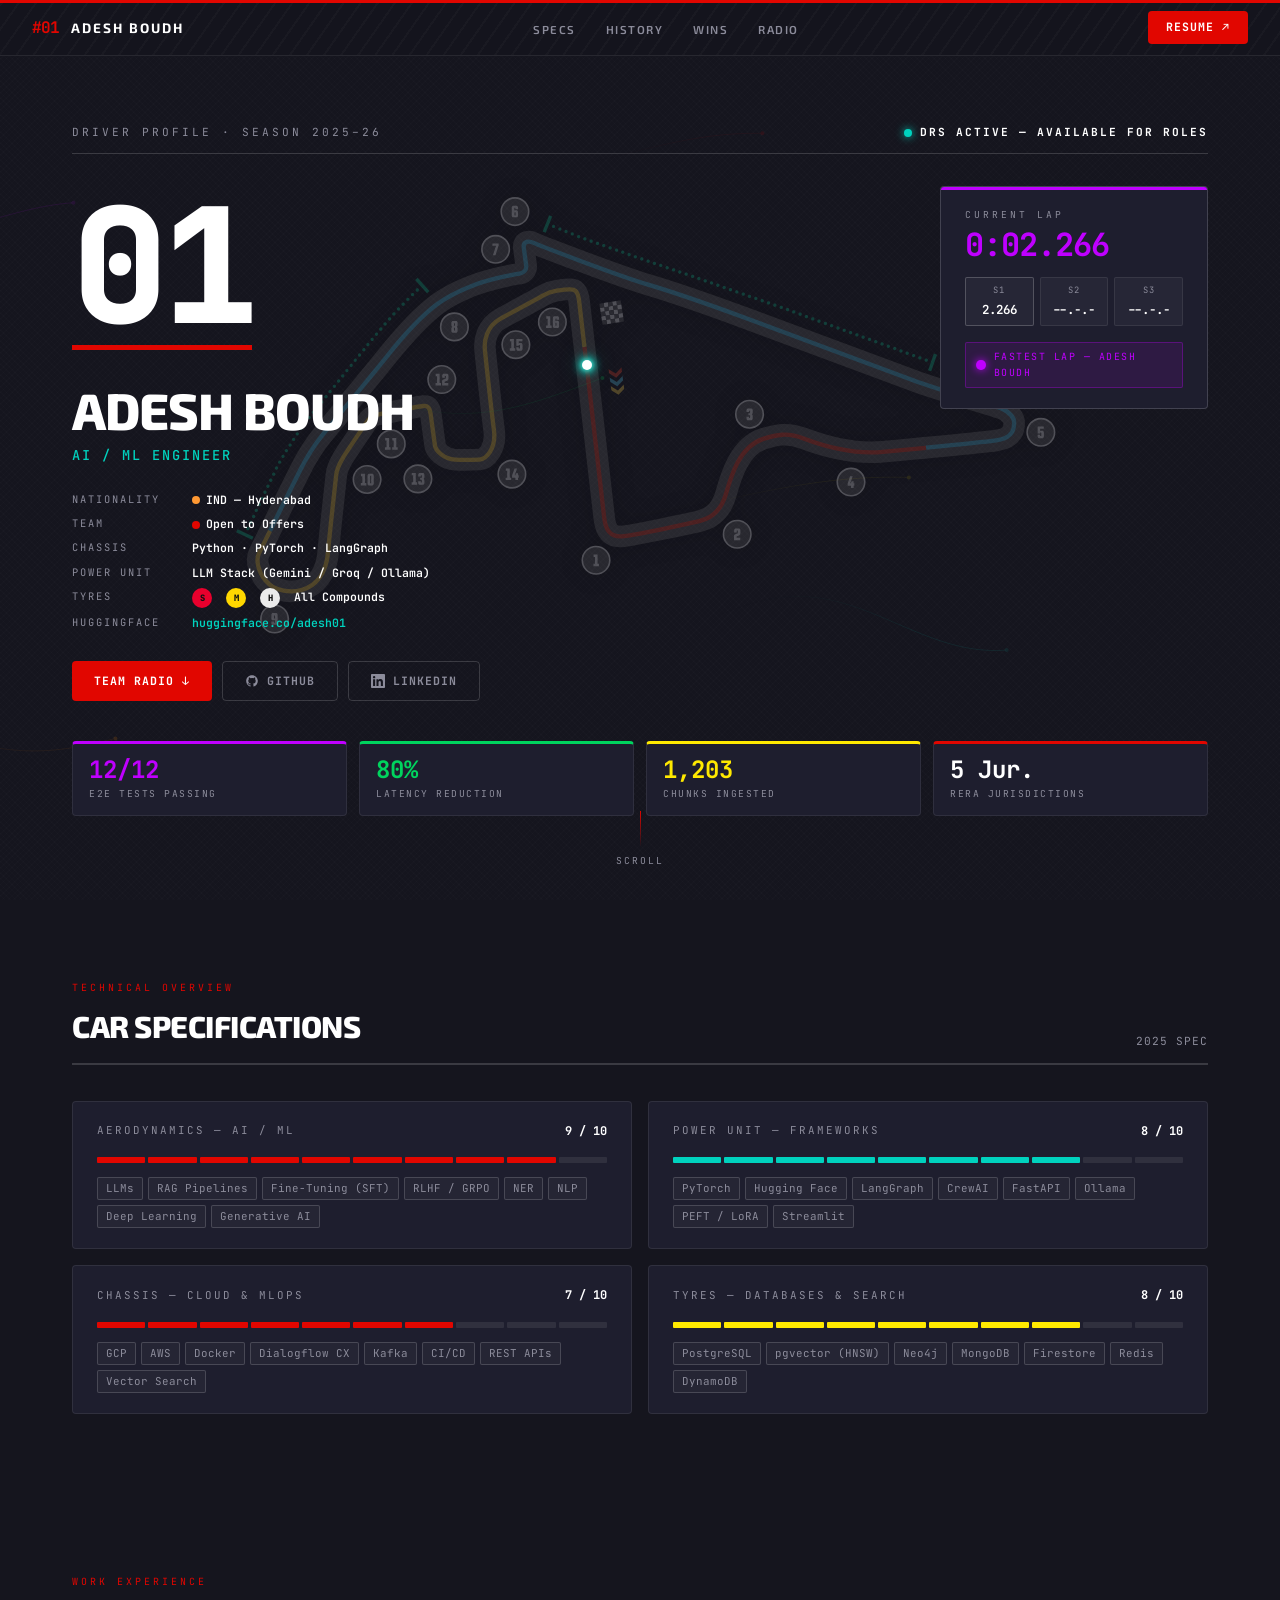
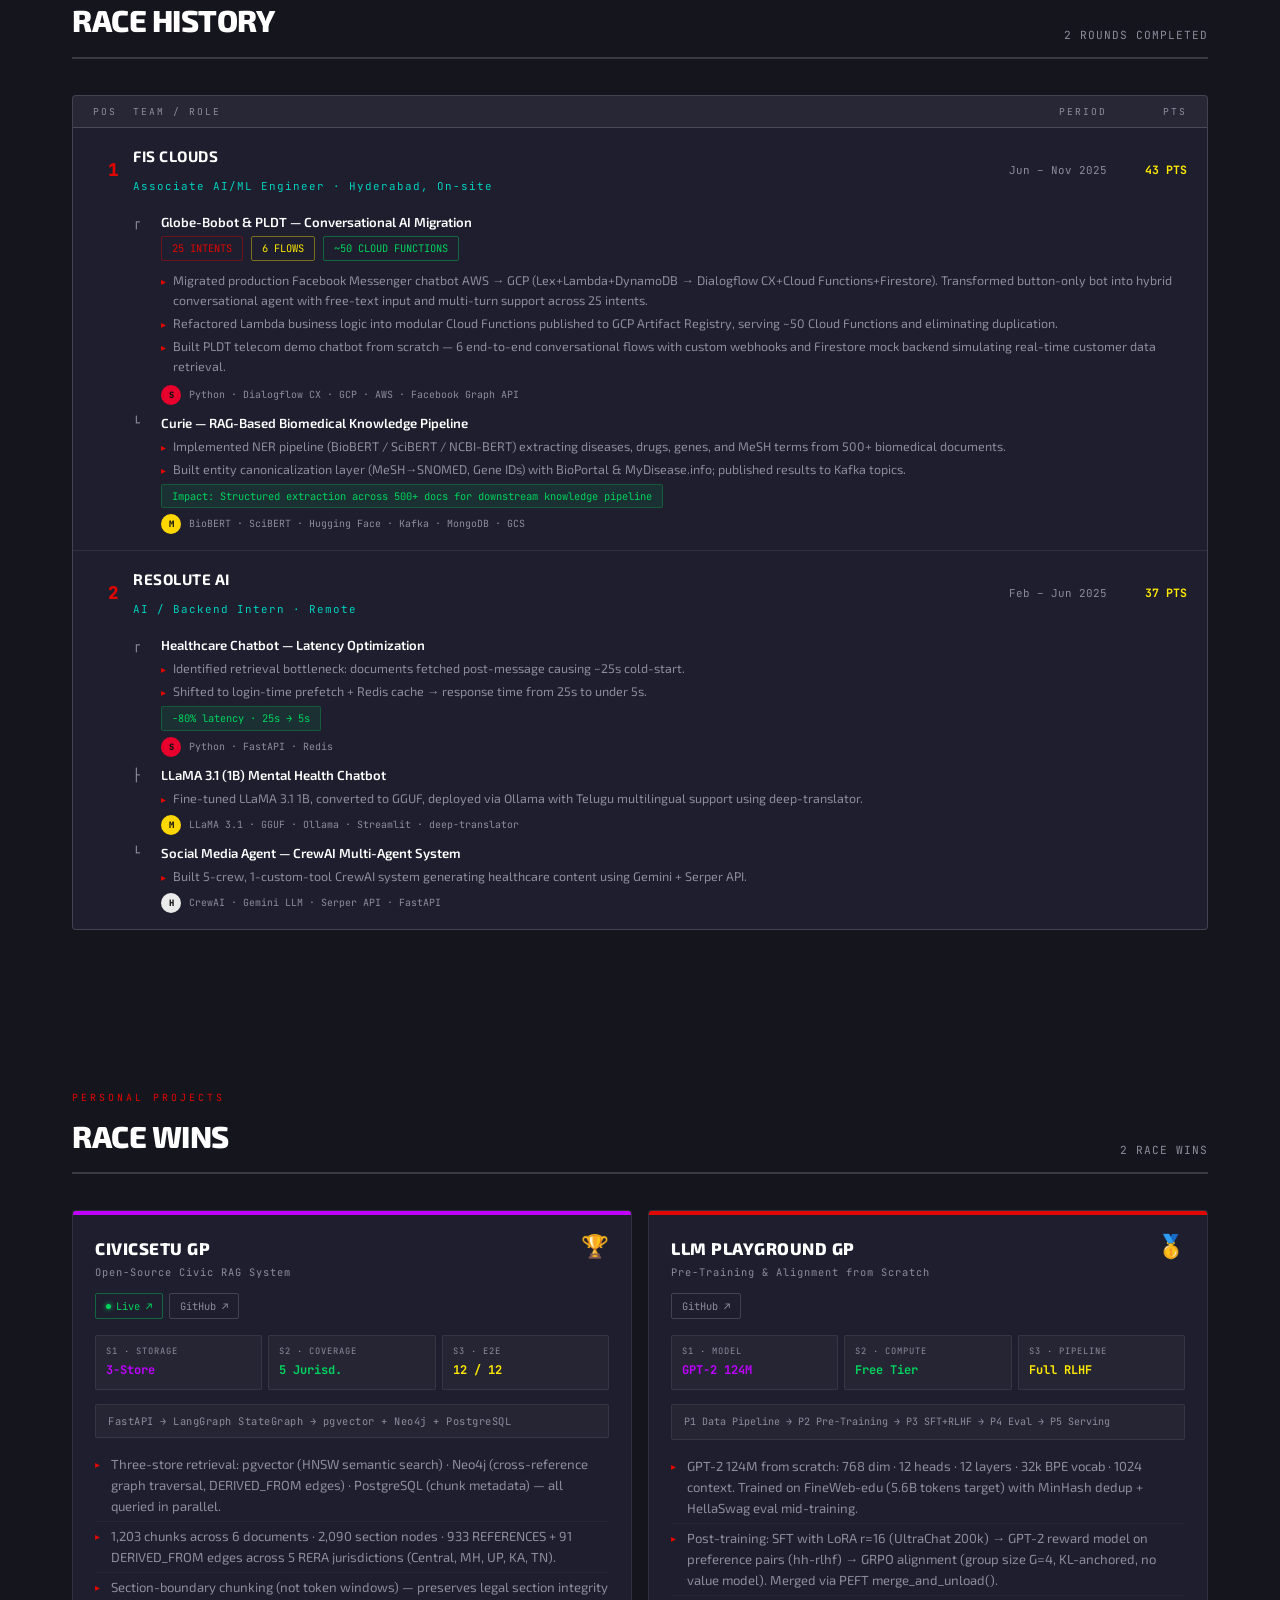
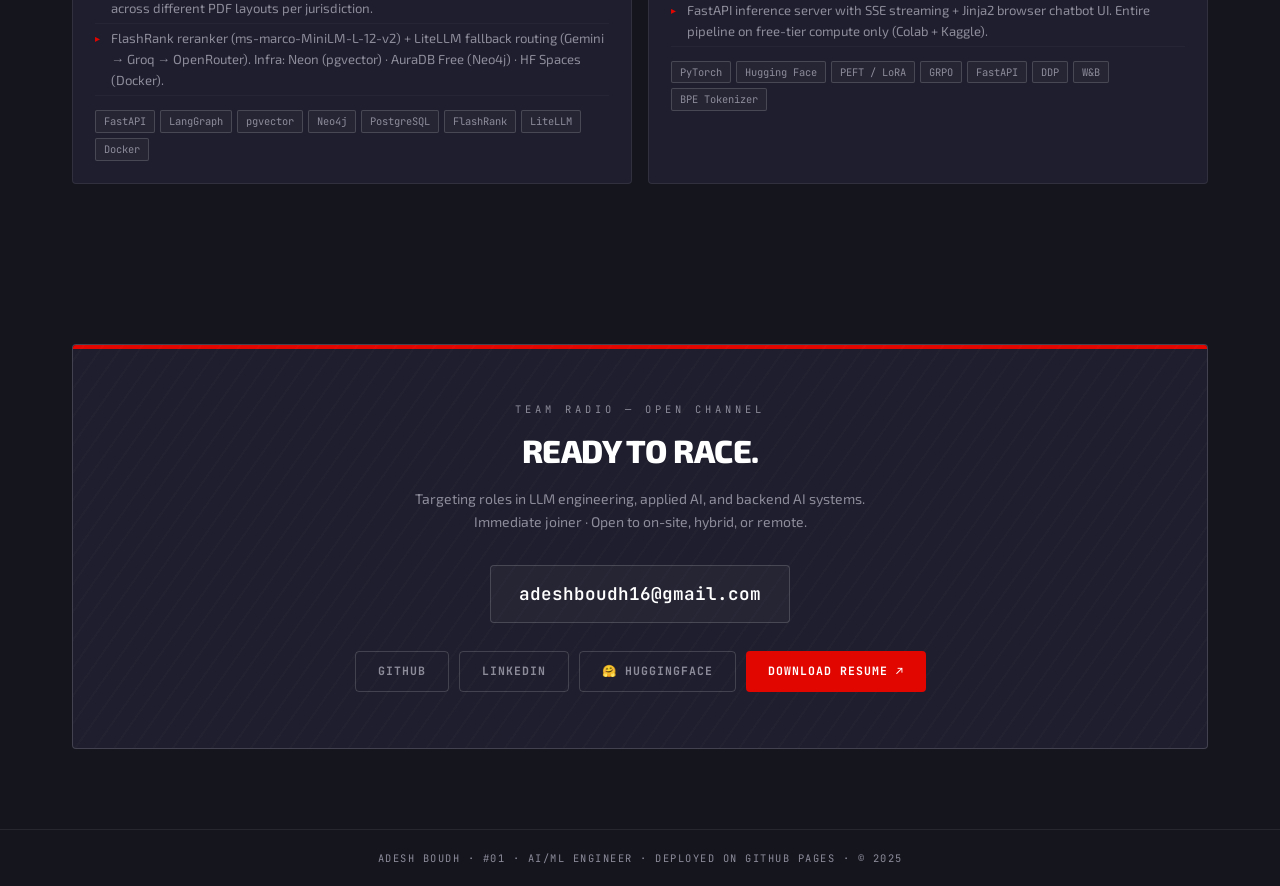
==== index.html @ 09c3da0f "portfolio" ====
<!DOCTYPE html>
<html lang="en">
<head>
  <meta charset="UTF-8" />
  <meta name="viewport" content="width=device-width, initial-scale=1.0" />
  <meta name="description" content="Adesh Boudh — AI/ML Engineer. RAG pipelines, LLM systems, scalable AI backends." />
  <title>ADESH BOUDH · #01 · AI/ML ENGINEER</title>
  <link rel="stylesheet" href="style.css" />
</head>
<body>

<div id="parallax-circuit">
  <img id="track-map" src="assets/track.svg" alt="Yas Marina Circuit" style="width:100%;height:100%;object-fit:contain;opacity:0.25;">
</div>
<div id="driver-indicator"></div>
<canvas id="telemetry-canvas"></canvas>

<!-- ══════════ NAV ══════════ -->
<nav>
  <div class="nav-brand">
    <span class="nav-num">#01</span>
    <span class="nav-name">Adesh Boudh</span>
  </div>
  <ul class="nav-links">
    <li><a href="#specs">Specs</a></li>
    <li><a href="#history">History</a></li>
    <li><a href="#wins">Wins</a></li>
    <li><a href="#radio">Radio</a></li>
  </ul>
  <a href="adesh_boudh.pdf" class="nav-cta" target="_blank" rel="noopener">Resume ↗</a>
</nav>

<!-- ══════════ HERO ══════════ -->
<section id="hero">
  <div class="hero-inner">

    <div class="hero-header">
      <div>
        <div class="hero-label">Driver Profile · Season 2025–26</div>
      </div>
      <div class="drs-indicator">
        <span class="drs-light active"></span>
        DRS ACTIVE — AVAILABLE FOR ROLES
      </div>
    </div>

    <div class="hero-body">
      <div class="driver-left">

        <div class="driver-number">01</div>
        <div class="driver-name">Adesh Boudh</div>
        <div class="driver-role">AI / ML Engineer</div>

        <div class="driver-meta">
          <span class="meta-key">Nationality</span>
          <span class="meta-val"><span class="dot dot-ind"></span>IND — Hyderabad</span>

          <span class="meta-key">Team</span>
          <span class="meta-val"><span class="dot dot-red"></span>Open to Offers</span>

          <span class="meta-key">Chassis</span>
          <span class="meta-val">Python · PyTorch · LangGraph</span>

          <span class="meta-key">Power Unit</span>
          <span class="meta-val">LLM Stack (Gemini / Groq / Ollama)</span>

          <span class="meta-key">Tyres</span>
          <span class="meta-val">
            <span class="tyre soft">S</span>&nbsp;
            <span class="tyre medium">M</span>&nbsp;
            <span class="tyre hard">H</span>
            &nbsp;All Compounds
          </span>

          <span class="meta-key">HuggingFace</span>
          <span class="meta-val"><a href="https://huggingface.co/adesh01" target="_blank" rel="noopener">huggingface.co/adesh01</a></span>
        </div>

        <div style="display:flex;gap:10px;margin-top:28px;flex-wrap:wrap;">
          <a href="#radio" class="btn btn-red">Team Radio ↓</a>
          <a href="https://github.com/adeshboudh" class="btn btn-outline" target="_blank" rel="noopener">
            <svg width="14" height="14" viewBox="0 0 24 24" fill="currentColor"><path d="M12 2C6.477 2 2 6.477 2 12c0 4.42 2.865 8.166 6.839 9.489.5.092.682-.217.682-.482 0-.237-.008-.866-.013-1.7-2.782.603-3.369-1.342-3.369-1.342-.454-1.155-1.11-1.462-1.11-1.462-.908-.62.069-.608.069-.608 1.003.07 1.531 1.03 1.531 1.03.892 1.529 2.341 1.087 2.91.832.092-.647.35-1.088.636-1.338-2.22-.253-4.555-1.11-4.555-4.943 0-1.091.39-1.984 1.029-2.683-.103-.253-.446-1.27.098-2.647 0 0 .84-.269 2.75 1.025A9.578 9.578 0 0112 6.836c.85.004 1.705.114 2.504.336 1.909-1.294 2.747-1.025 2.747-1.025.546 1.377.203 2.394.1 2.647.64.699 1.028 1.592 1.028 2.683 0 3.842-2.339 4.687-4.566 4.935.359.309.678.919.678 1.852 0 1.336-.012 2.415-.012 2.743 0 .267.18.578.688.48C19.138 20.163 22 16.418 22 12c0-5.523-4.477-10-10-10z"/></svg>
            GitHub
          </a>
          <a href="https://www.linkedin.com/in/adeshboudh/" class="btn btn-outline" target="_blank" rel="noopener">
            <svg width="14" height="14" viewBox="0 0 24 24" fill="currentColor"><path d="M20.447 20.452h-3.554v-5.569c0-1.328-.027-3.037-1.852-3.037-1.853 0-2.136 1.445-2.136 2.939v5.667H9.351V9h3.414v1.561h.046c.477-.9 1.637-1.85 3.37-1.85 3.601 0 4.267 2.37 4.267 5.455v6.286zM5.337 7.433a2.062 2.062 0 01-2.063-2.065 2.064 2.064 0 112.063 2.065zm1.782 13.019H3.555V9h3.564v11.452zM22.225 0H1.771C.792 0 0 .774 0 1.729v20.542C0 23.227.792 24 1.771 24h20.451C23.2 24 24 23.227 24 22.271V1.729C24 .774 23.2 0 22.222 0h.003z"/></svg>
            LinkedIn
          </a>
        </div>
      </div>

      <!-- Timing Panel -->
      <div class="timing-panel">
        <div class="timing-label">Current Lap</div>
        <div class="lap-time" id="lap-timer">1:14.203</div>

        <div class="sectors">
          <div class="sector s-purple" id="s1">
            <span class="sector-lbl">S1</span>
            <span class="sector-time" id="s1-time">24.108</span>
          </div>
          <div class="sector s-yellow" id="s2">
            <span class="sector-lbl">S2</span>
            <span class="sector-time" id="s2-time">25.341</span>
          </div>
          <div class="sector s-green" id="s3">
            <span class="sector-lbl">S3</span>
            <span class="sector-time" id="s3-time">24.754</span>
          </div>
        </div>

        <div class="fastest-lap-bar">
          <div class="fl-dot"></div>
          <span class="fl-text">Fastest Lap — Adesh Boudh</span>
        </div>

        <div id="wdc-widget" style="margin-top:16px;padding-top:14px;border-top:1px solid rgba(255,255,255,0.07);">
          <div class="timing-label" style="margin-bottom:8px;">
            WDC LEADER
            <span id="wdc-live-dot" style="display:inline-block;width:5px;height:5px;border-radius:50%;background:var(--green);box-shadow:0 0 5px var(--green);margin-left:5px;vertical-align:middle;"></span>
          </div>
          <div style="display:flex;align-items:center;gap:10px;">
            <div id="wdc-number" style="font-family:var(--mono);font-size:1.6rem;font-weight:900;line-height:1;color:var(--muted);">--</div>
            <div>
              <div id="wdc-name" style="font-family:var(--mono);font-size:0.7rem;font-weight:700;color:var(--text);">LOADING...</div>
              <div id="wdc-team" style="font-family:var(--mono);font-size:0.58rem;color:var(--muted);margin-top:1px;">—</div>
            </div>
          </div>
          <div style="display:flex;gap:12px;margin-top:8px;">
            <div>
              <div class="timing-label">PTS</div>
              <div id="wdc-pts" style="font-family:var(--mono);font-size:0.78rem;font-weight:700;color:var(--yellow);">—</div>
            </div>
            <div>
              <div class="timing-label">WINS</div>
              <div id="wdc-wins" style="font-family:var(--mono);font-size:0.78rem;font-weight:700;color:var(--text);">—</div>
            </div>
            <div>
              <div class="timing-label">ROUND</div>
              <div id="wdc-round" style="font-family:var(--mono);font-size:0.78rem;font-weight:700;color:var(--text);">—</div>
            </div>
          </div>
        </div>
      </div>
    </div>

    <!-- Stat pods -->
    <div class="stat-pods">
      <div class="pod pod-purple">
        <div class="pod-value" data-count="12" data-suffix="/12">0/12</div>
        <div class="pod-label">E2E Tests Passing</div>
      </div>
      <div class="pod pod-green">
        <div class="pod-value" data-count="80" data-suffix="%">0%</div>
        <div class="pod-label">Latency Reduction</div>
      </div>
      <div class="pod pod-yellow">
        <div class="pod-value" data-count="1203" data-suffix="">0</div>
        <div class="pod-label">Chunks Ingested</div>
      </div>
      <div class="pod">
        <div class="pod-value" data-count="5" data-suffix=" Jur.">0 Jur.</div>
        <div class="pod-label">RERA Jurisdictions</div>
      </div>
    </div>

  </div>

  <div class="scroll-down">
    <span></span>
    scroll
  </div>
</section>

<!-- ══════════ SPECS ══════════ -->
<section id="specs" class="f1-section">
  <div class="section-header">
    <div>
      <div class="section-badge reveal">Technical Overview</div>
      <h2 class="section-title reveal">Car Specifications</h2>
    </div>
    <div class="section-round reveal">2025 SPEC</div>
  </div>

  <div class="specs-grid">
    <div class="spec-card reveal">
      <div class="spec-top">
        <span class="spec-name">Aerodynamics — AI / ML</span>
        <span class="spec-score">9 / 10</span>
      </div>
      <div class="setup-bar">
        <div class="setup-seg filled"></div><div class="setup-seg filled"></div>
        <div class="setup-seg filled"></div><div class="setup-seg filled"></div>
        <div class="setup-seg filled"></div><div class="setup-seg filled"></div>
        <div class="setup-seg filled"></div><div class="setup-seg filled"></div>
        <div class="setup-seg filled"></div><div class="setup-seg"></div>
      </div>
      <div class="spec-tags">
        <span class="spec-tag">LLMs</span><span class="spec-tag">RAG Pipelines</span>
        <span class="spec-tag">Fine-Tuning (SFT)</span><span class="spec-tag">RLHF / GRPO</span>
        <span class="spec-tag">NER</span><span class="spec-tag">NLP</span>
        <span class="spec-tag">Deep Learning</span><span class="spec-tag">Generative AI</span>
      </div>
    </div>

    <div class="spec-card reveal">
      <div class="spec-top">
        <span class="spec-name">Power Unit — Frameworks</span>
        <span class="spec-score">8 / 10</span>
      </div>
      <div class="setup-bar">
        <div class="setup-seg filled-t"></div><div class="setup-seg filled-t"></div>
        <div class="setup-seg filled-t"></div><div class="setup-seg filled-t"></div>
        <div class="setup-seg filled-t"></div><div class="setup-seg filled-t"></div>
        <div class="setup-seg filled-t"></div><div class="setup-seg filled-t"></div>
        <div class="setup-seg"></div><div class="setup-seg"></div>
      </div>
      <div class="spec-tags">
        <span class="spec-tag">PyTorch</span><span class="spec-tag">Hugging Face</span>
        <span class="spec-tag">LangGraph</span><span class="spec-tag">CrewAI</span>
        <span class="spec-tag">FastAPI</span><span class="spec-tag">Ollama</span>
        <span class="spec-tag">PEFT / LoRA</span><span class="spec-tag">Streamlit</span>
      </div>
    </div>

    <div class="spec-card reveal">
      <div class="spec-top">
        <span class="spec-name">Chassis — Cloud & MLOps</span>
        <span class="spec-score">7 / 10</span>
      </div>
      <div class="setup-bar">
        <div class="setup-seg filled"></div><div class="setup-seg filled"></div>
        <div class="setup-seg filled"></div><div class="setup-seg filled"></div>
        <div class="setup-seg filled"></div><div class="setup-seg filled"></div>
        <div class="setup-seg filled"></div><div class="setup-seg"></div>
        <div class="setup-seg"></div><div class="setup-seg"></div>
      </div>
      <div class="spec-tags">
        <span class="spec-tag">GCP</span><span class="spec-tag">AWS</span>
        <span class="spec-tag">Docker</span><span class="spec-tag">Dialogflow CX</span>
        <span class="spec-tag">Kafka</span><span class="spec-tag">CI/CD</span>
        <span class="spec-tag">REST APIs</span><span class="spec-tag">Vector Search</span>
      </div>
    </div>

    <div class="spec-card reveal">
      <div class="spec-top">
        <span class="spec-name">Tyres — Databases & Search</span>
        <span class="spec-score">8 / 10</span>
      </div>
      <div class="setup-bar">
        <div class="setup-seg filled-y"></div><div class="setup-seg filled-y"></div>
        <div class="setup-seg filled-y"></div><div class="setup-seg filled-y"></div>
        <div class="setup-seg filled-y"></div><div class="setup-seg filled-y"></div>
        <div class="setup-seg filled-y"></div><div class="setup-seg filled-y"></div>
        <div class="setup-seg"></div><div class="setup-seg"></div>
      </div>
      <div class="spec-tags">
        <span class="spec-tag">PostgreSQL</span><span class="spec-tag">pgvector (HNSW)</span>
        <span class="spec-tag">Neo4j</span><span class="spec-tag">MongoDB</span>
        <span class="spec-tag">Firestore</span><span class="spec-tag">Redis</span>
        <span class="spec-tag">DynamoDB</span>
      </div>
    </div>
  </div>
</section>

<!-- ══════════ RACE HISTORY ══════════ -->
<section id="history" class="f1-section">
  <div class="section-header">
    <div>
      <div class="section-badge reveal">Work Experience</div>
      <h2 class="section-title reveal">Race History</h2>
    </div>
    <div class="section-round reveal">2 ROUNDS COMPLETED</div>
  </div>

  <div class="timing-tower reveal">
    <!-- Tower header -->
    <div class="tower-head">
      <span>POS</span>
      <span>TEAM / ROLE</span>
      <span style="text-align:right">PERIOD</span>
      <span style="text-align:right">PTS</span>
    </div>

    <!-- FIS Clouds -->
    <div class="tower-row">
      <div class="tower-main">
        <div class="tower-pos">1</div>
        <div class="tower-driver">
          <h3>FIS Clouds</h3>
          <span class="t-team">Associate AI/ML Engineer · Hyderabad, On-site</span>
        </div>
        <div class="tower-period">Jun – Nov 2025</div>
        <div class="tower-pts">43 PTS</div>
      </div>

      <div class="tower-stints">
        <div class="stint">
          <span class="stint-corner">┌</span>
          <div class="stint-info">
            <div class="stint-name">Globe-Bobot & PLDT — Conversational AI Migration</div>
            <div style="display:flex;gap:8px;margin-bottom:10px;flex-wrap:wrap;">
              <span style="font-family:var(--mono);font-size:0.65rem;padding:3px 10px;border:1px solid rgba(225,6,0,0.4);border-radius:2px;color:var(--f1-red);">25 INTENTS</span>
              <span style="font-family:var(--mono);font-size:0.65rem;padding:3px 10px;border:1px solid rgba(255,233,0,0.4);border-radius:2px;color:var(--yellow);">6 FLOWS</span>
              <span style="font-family:var(--mono);font-size:0.65rem;padding:3px 10px;border:1px solid rgba(0,212,94,0.4);border-radius:2px;color:var(--green);">~50 CLOUD FUNCTIONS</span>
            </div>
            <ul class="stint-bullets">
              <li>Migrated production Facebook Messenger chatbot AWS → GCP (Lex+Lambda+DynamoDB → Dialogflow CX+Cloud Functions+Firestore). Transformed button-only bot into hybrid conversational agent with free-text input and multi-turn support across 25 intents.</li>
              <li>Refactored Lambda business logic into modular Cloud Functions published to GCP Artifact Registry, serving ~50 Cloud Functions and eliminating duplication.</li>
              <li>Built PLDT telecom demo chatbot from scratch — 6 end-to-end conversational flows with custom webhooks and Firestore mock backend simulating real-time customer data retrieval.</li>
            </ul>
            <div class="tyres">
              <span class="tyre soft">S</span>
              <span style="font-family:var(--mono);font-size:0.62rem;color:var(--muted);align-self:center;margin-left:4px;">Python · Dialogflow CX · GCP · AWS · Facebook Graph API</span>
            </div>
          </div>
          <div class="stint-stack"></div>
        </div>

        <div class="stint">
          <span class="stint-corner">└</span>
          <div class="stint-info">
            <div class="stint-name">Curie — RAG-Based Biomedical Knowledge Pipeline</div>
            <ul class="stint-bullets">
              <li>Implemented NER pipeline (BioBERT / SciBERT / NCBI-BERT) extracting diseases, drugs, genes, and MeSH terms from 500+ biomedical documents.</li>
              <li>Built entity canonicalization layer (MeSH→SNOMED, Gene IDs) with BioPortal & MyDisease.info; published results to Kafka topics.</li>
            </ul>
            <span class="impact-badge">Impact: Structured extraction across 500+ docs for downstream knowledge pipeline</span>
            <div class="tyres" style="margin-top:6px;">
              <span class="tyre medium">M</span>
              <span style="font-family:var(--mono);font-size:0.62rem;color:var(--muted);align-self:center;margin-left:4px;">BioBERT · SciBERT · Hugging Face · Kafka · MongoDB · GCS</span>
            </div>
          </div>
        </div>
      </div>
    </div>

    <!-- Resolute AI -->
    <div class="tower-row">
      <div class="tower-main">
        <div class="tower-pos">2</div>
        <div class="tower-driver">
          <h3>Resolute AI</h3>
          <span class="t-team">AI / Backend Intern · Remote</span>
        </div>
        <div class="tower-period">Feb – Jun 2025</div>
        <div class="tower-pts">37 PTS</div>
      </div>

      <div class="tower-stints">
        <div class="stint">
          <span class="stint-corner">┌</span>
          <div class="stint-info">
            <div class="stint-name">Healthcare Chatbot — Latency Optimization</div>
            <ul class="stint-bullets">
              <li>Identified retrieval bottleneck: documents fetched post-message causing ~25s cold-start.</li>
              <li>Shifted to login-time prefetch + Redis cache → response time from 25s to under 5s.</li>
            </ul>
            <span class="impact-badge">−80% latency · 25s → 5s</span>
            <div class="tyres" style="margin-top:6px;">
              <span class="tyre soft">S</span>
              <span style="font-family:var(--mono);font-size:0.62rem;color:var(--muted);align-self:center;margin-left:4px;">Python · FastAPI · Redis</span>
            </div>
          </div>
        </div>

        <div class="stint">
          <span class="stint-corner">├</span>
          <div class="stint-info">
            <div class="stint-name">LLaMA 3.1 (1B) Mental Health Chatbot</div>
            <ul class="stint-bullets">
              <li>Fine-tuned LLaMA 3.1 1B, converted to GGUF, deployed via Ollama with Telugu multilingual support using deep-translator.</li>
            </ul>
            <div class="tyres" style="margin-top:6px;">
              <span class="tyre medium">M</span>
              <span style="font-family:var(--mono);font-size:0.62rem;color:var(--muted);align-self:center;margin-left:4px;">LLaMA 3.1 · GGUF · Ollama · Streamlit · deep-translator</span>
            </div>
          </div>
        </div>

        <div class="stint">
          <span class="stint-corner">└</span>
          <div class="stint-info">
            <div class="stint-name">Social Media Agent — CrewAI Multi-Agent System</div>
            <ul class="stint-bullets">
              <li>Built 5-crew, 1-custom-tool CrewAI system generating healthcare content using Gemini + Serper API.</li>
            </ul>
            <div class="tyres" style="margin-top:6px;">
              <span class="tyre hard">H</span>
              <span style="font-family:var(--mono);font-size:0.62rem;color:var(--muted);align-self:center;margin-left:4px;">CrewAI · Gemini LLM · Serper API · FastAPI</span>
            </div>
          </div>
        </div>
      </div>
    </div>
  </div>
</section>

<!-- ══════════ RACE WINS ══════════ -->
<section id="wins" class="f1-section">
  <div class="section-header">
    <div>
      <div class="section-badge reveal">Personal Projects</div>
      <h2 class="section-title reveal">Race Wins</h2>
    </div>
    <div class="section-round reveal">2 RACE WINS</div>
  </div>

  <div class="wins-grid">

    <!-- CivicSetu -->
    <div class="win-card reveal">
      <div class="livery purple"></div>
      <div class="win-body">
        <div class="win-top">
          <div>
            <div class="win-name">CivicSetu GP</div>
            <div class="win-sub">Open-Source Civic RAG System</div>
          </div>
          <div>
            <div class="win-trophy">🏆</div>
          </div>
        </div>

        <div class="win-links" style="margin-bottom:16px;">
          <a href="https://adesh01-civicsetu.hf.space" class="win-link live" target="_blank" rel="noopener">
            <span class="live-dot"></span>Live ↗
          </a>
          <a href="https://github.com/adeshboudh/civicsetu" class="win-link" target="_blank" rel="noopener">GitHub ↗</a>
        </div>

        <!-- Sector breakdown -->
        <div class="race-sectors">
          <div class="race-sector">
            <span class="rs-lbl">S1 · Storage</span>
            <span class="rs-val purple">3-Store</span>
          </div>
          <div class="race-sector">
            <span class="rs-lbl">S2 · Coverage</span>
            <span class="rs-val green">5 Jurisd.</span>
          </div>
          <div class="race-sector">
            <span class="rs-lbl">S3 · E2E</span>
            <span class="rs-val yellow">12 / 12</span>
          </div>
        </div>

        <!-- Architecture flow -->
        <div style="font-family:var(--mono);font-size:0.65rem;color:var(--muted);background:rgba(255,255,255,0.03);border:1px solid var(--f1-border);border-radius:2px;padding:8px 12px;margin-bottom:12px;letter-spacing:0.5px;">
          FastAPI → LangGraph StateGraph → pgvector + Neo4j + PostgreSQL
        </div>
        <ul class="win-bullets">
          <li>Three-store retrieval: pgvector (HNSW semantic search) · Neo4j (cross-reference graph traversal, DERIVED_FROM edges) · PostgreSQL (chunk metadata) — all queried in parallel.</li>
          <li>1,203 chunks across 6 documents · 2,090 section nodes · 933 REFERENCES + 91 DERIVED_FROM edges across 5 RERA jurisdictions (Central, MH, UP, KA, TN).</li>
          <li>Section-boundary chunking (not token windows) — preserves legal section integrity across different PDF layouts per jurisdiction.</li>
          <li>FlashRank reranker (ms-marco-MiniLM-L-12-v2) + LiteLLM fallback routing (Gemini → Groq → OpenRouter). Infra: Neon (pgvector) · AuraDB Free (Neo4j) · HF Spaces (Docker).</li>
        </ul>

        <div class="pit-stops">
          <span class="pit-tag">FastAPI</span><span class="pit-tag">LangGraph</span>
          <span class="pit-tag">pgvector</span><span class="pit-tag">Neo4j</span>
          <span class="pit-tag">PostgreSQL</span><span class="pit-tag">FlashRank</span>
          <span class="pit-tag">LiteLLM</span><span class="pit-tag">Docker</span>
        </div>
      </div>
    </div>

    <!-- LLM Playground -->
    <div class="win-card reveal">
      <div class="livery"></div>
      <div class="win-body">
        <div class="win-top">
          <div>
            <div class="win-name">LLM Playground GP</div>
            <div class="win-sub">Pre-Training & Alignment from Scratch</div>
          </div>
          <div>
            <div class="win-trophy">🥇</div>
          </div>
        </div>

        <div class="win-links" style="margin-bottom:16px;">
          <a href="https://github.com/adeshboudh/llm-playground" class="win-link" target="_blank" rel="noopener">GitHub ↗</a>
        </div>

        <div class="race-sectors">
          <div class="race-sector">
            <span class="rs-lbl">S1 · Model</span>
            <span class="rs-val purple">GPT-2 124M</span>
          </div>
          <div class="race-sector">
            <span class="rs-lbl">S2 · Compute</span>
            <span class="rs-val green">Free Tier</span>
          </div>
          <div class="race-sector">
            <span class="rs-lbl">S3 · Pipeline</span>
            <span class="rs-val yellow">Full RLHF</span>
          </div>
        </div>

        <!-- Phase pipeline -->
        <div style="font-family:var(--mono);font-size:0.63rem;color:var(--muted);background:rgba(255,255,255,0.03);border:1px solid var(--f1-border);border-radius:2px;padding:8px 12px;margin-bottom:12px;line-height:1.8;">
          P1 Data Pipeline → P2 Pre-Training → P3 SFT+RLHF → P4 Eval → P5 Serving
        </div>
        <ul class="win-bullets">
          <li>GPT-2 124M from scratch: 768 dim · 12 heads · 12 layers · 32k BPE vocab · 1024 context. Trained on FineWeb-edu (5.6B tokens target) with MinHash dedup + HellaSwag eval mid-training.</li>
          <li>Post-training: SFT with LoRA r=16 (UltraChat 200k) → GPT-2 reward model on preference pairs (hh-rlhf) → GRPO alignment (group size G=4, KL-anchored, no value model). Merged via PEFT merge_and_unload().</li>
          <li>FastAPI inference server with SSE streaming + Jinja2 browser chatbot UI. Entire pipeline on free-tier compute only (Colab + Kaggle).</li>
        </ul>

        <div class="pit-stops">
          <span class="pit-tag">PyTorch</span><span class="pit-tag">Hugging Face</span>
          <span class="pit-tag">PEFT / LoRA</span><span class="pit-tag">GRPO</span>
          <span class="pit-tag">FastAPI</span><span class="pit-tag">DDP</span>
          <span class="pit-tag">W&B</span><span class="pit-tag">BPE Tokenizer</span>
        </div>
      </div>
    </div>

  </div>
</section>

<!-- ══════════ TEAM RADIO ══════════ -->
<section id="radio" class="f1-section">
  <div class="radio-box reveal">
    <div class="radio-content">
      <div class="radio-title">Team Radio — Open Channel</div>
      <div class="radio-headline">Ready to Race.</div>
      <p class="radio-copy">
        Targeting roles in LLM engineering, applied AI, and backend AI systems.<br />
        Immediate joiner · Open to on-site, hybrid, or remote.
      </p>
      <a href="mailto:adeshboudh16@gmail.com" class="radio-email">adeshboudh16@gmail.com</a>
      <div class="radio-links">
        <a href="https://github.com/adeshboudh" class="btn btn-outline" target="_blank" rel="noopener">GitHub</a>
        <a href="https://www.linkedin.com/in/adeshboudh/" class="btn btn-outline" target="_blank" rel="noopener">LinkedIn</a>
        <a href="https://huggingface.co/adesh01" class="btn btn-outline" target="_blank" rel="noopener">🤗 HuggingFace</a>
        <a href="adesh_boudh.pdf" class="btn btn-red" target="_blank" rel="noopener">Download Resume ↗</a>
      </div>
    </div>
  </div>
</section>

<footer>
  <p>Adesh Boudh · #01 · AI/ML Engineer · Deployed on GitHub Pages · &copy; 2025</p>
</footer>

<script src="script.js"></script>
</body>
</html>
---- style.css ----
/* ═══════════════════════════════════════════════════════
   ADESH BOUDH — F1 TELEMETRY THEME
   ═══════════════════════════════════════════════════════ */

@import url('https://fonts.googleapis.com/css2?family=Exo+2:ital,wght@0,300;0,400;0,500;0,600;0,700;0,800;0,900;1,400&family=JetBrains+Mono:wght@400;500;600;700&display=swap');

/* ── Variables ── */
:root {
  --f1-bg:       #15151E;
  --f1-surface:  #1E1E2E;
  --f1-card:     #22223A;
  --f1-border:   rgba(255,255,255,0.08);
  --f1-border2:  rgba(255,255,255,0.16);

  --f1-red:      #E10600;
  --f1-red2:     #FF1801;

  --purple:      #BF00FF;   /* fastest lap */
  --yellow:      #FFE900;   /* personal best */
  --green:       #00D45E;   /* sector green */
  --orange:      #FF8700;   /* safety car */
  --teal:        #00D2BE;   /* highlight */

  --soft:        #E8002D;   /* Pirelli Soft */
  --medium:      #FFD700;   /* Pirelli Medium */
  --hard:        #EBEBEB;   /* Pirelli Hard */

  --text:        #FFFFFF;
  --muted:       #8C8C9B;
  --dim:         #4A4A5A;

  --mono: 'JetBrains Mono', monospace;
  --sans: 'Exo 2', sans-serif;

  --radius: 4px;
}

*, *::before, *::after { box-sizing: border-box; margin: 0; padding: 0; }
html { scroll-behavior: smooth; }

body {
  font-family: var(--sans);
  background: var(--f1-bg);
  color: var(--text);
  line-height: 1.6;
  overflow-x: hidden;
}

/* ── Carbon fibre background (parallax layer 1) ── */
body::before {
  content: '';
  position: fixed;
  inset: 0;
  z-index: 0;
  background-image:
    repeating-linear-gradient(45deg,  transparent 0, transparent 3px, rgba(255,255,255,0.012) 3px, rgba(255,255,255,0.012) 4px),
    repeating-linear-gradient(-45deg, transparent 0, transparent 3px, rgba(255,255,255,0.012) 3px, rgba(255,255,255,0.012) 4px);
  pointer-events: none;
  will-change: transform;
  transform: translateY(calc(var(--scroll-y, 0px) * 0.35));
}

/* ── Track Progress Parallax Layer ── */
#parallax-circuit {
  position: fixed;
  inset: 0;
  z-index: 0;
  pointer-events: none;
  overflow: hidden;
  will-change: transform;
  transform: translateY(calc(var(--scroll-y, 0px) * 0.08));
  display: flex;
  align-items: center;
  justify-content: center;
}

#track-map {
  width: min(1300px, 95vw);
  height: auto;
  max-height: 75vh;
  opacity: 0.18;
  filter: drop-shadow(0 0 12px rgba(0,0,0,0.6));
}

/* Driver indicator — fixed dot that traces the track path */
#driver-indicator {
  position: fixed;
  width: 10px;
  height: 10px;
  background: #FFFFFF;
  border-radius: 50%;
  will-change: left, top, box-shadow;
  pointer-events: none;
  z-index: 50;
  transform: translate(-50%, -50%);
  box-shadow: 0 0 6px 2px #FFFFFF, 0 0 14px rgba(255,255,255,0.5);
  transition: box-shadow 0.3s ease;
}

/* Telemetry line canvas (parallax layer 2 — fastest bg layer) */
#telemetry-canvas {
  position: fixed;
  inset: 0;
  z-index: 0;
  pointer-events: none;
  opacity: 0.18;
  will-change: transform;
  transform: translateY(calc(var(--scroll-y, 0px) * 0.6));
}

a { color: var(--teal); text-decoration: none; transition: color 0.2s; }
a:hover { color: var(--text); }

/* ── NAV ── */
nav {
  position: fixed;
  top: 0; left: 0; right: 0;
  z-index: 200;
  height: 56px;
  display: flex;
  align-items: center;
  justify-content: space-between;
  padding: 0 32px;
  background: rgba(21,21,30,0.92);
  backdrop-filter: blur(16px);
  border-bottom: 1px solid var(--f1-border);
  overflow: hidden;
}

/* Diagonal stripe pattern — F1 header signature */
nav::before {
  content: '';
  position: absolute;
  top: 0; left: 0; right: 0; bottom: 0;
  background-image: repeating-linear-gradient(
    -55deg,
    transparent 0px, transparent 12px,
    rgba(255,255,255,0.025) 12px, rgba(255,255,255,0.025) 14px
  );
  pointer-events: none;
}

/* Red top accent line */
nav::after {
  content: '';
  position: absolute;
  top: 0; left: 0; right: 0;
  height: 3px;
  background: var(--f1-red);
}

.nav-brand {
  display: flex;
  align-items: center;
  gap: 12px;
  position: relative;
  z-index: 1;
}

.nav-num {
  font-family: var(--mono);
  font-size: 1rem;
  font-weight: 700;
  color: var(--f1-red);
  letter-spacing: -1px;
}

.nav-name {
  font-size: 0.85rem;
  font-weight: 700;
  letter-spacing: 2px;
  text-transform: uppercase;
  color: var(--text);
}

.nav-links {
  display: flex;
  gap: 2px;
  list-style: none;
  position: relative;
  z-index: 1;
}

.nav-links a {
  font-size: 0.72rem;
  font-weight: 600;
  letter-spacing: 1.5px;
  text-transform: uppercase;
  color: var(--muted);
  padding: 6px 14px;
  border-radius: var(--radius);
  transition: color 0.2s, background 0.2s;
}

.nav-links a:hover,
.nav-links a.active { color: var(--text); background: rgba(255,255,255,0.06); }

.nav-cta {
  position: relative;
  z-index: 1;
  font-family: var(--mono);
  font-size: 0.72rem;
  font-weight: 700;
  letter-spacing: 1px;
  text-transform: uppercase;
  padding: 7px 18px;
  background: var(--f1-red);
  color: #fff !important;
  border-radius: var(--radius);
  transition: background 0.2s, transform 0.15s;
}

.nav-cta:hover { background: var(--f1-red2); transform: translateY(-1px); }

/* ── HERO ── */
#hero {
  position: relative;
  z-index: 1;
  min-height: 100vh;
  display: flex;
  align-items: center;
  padding: 80px 32px 40px;
  max-width: 1200px;
  margin: 0 auto;
}

.hero-inner {
  width: 100%;
}

/* Top header bar */
.hero-header {
  display: flex;
  align-items: center;
  justify-content: space-between;
  margin-bottom: 32px;
  padding-bottom: 12px;
  border-bottom: 1px solid var(--f1-border2);
}

.hero-label {
  font-family: var(--mono);
  font-size: 0.7rem;
  letter-spacing: 3px;
  text-transform: uppercase;
  color: var(--muted);
}

.drs-indicator {
  display: flex;
  align-items: center;
  gap: 8px;
  font-family: var(--mono);
  font-size: 0.7rem;
  font-weight: 700;
  letter-spacing: 2px;
}

.drs-light {
  width: 8px;
  height: 8px;
  border-radius: 50%;
  background: var(--green);
  box-shadow: 0 0 8px var(--green);
}

.drs-light.active { animation: drsFlash 1.2s ease-in-out infinite; }

@keyframes drsFlash {
  0%,100% { opacity: 1; box-shadow: 0 0 10px var(--green); }
  50%      { opacity: 0.2; box-shadow: none; }
}

/* Main hero content */
.hero-body {
  display: grid;
  grid-template-columns: 1fr auto;
  gap: 40px;
  align-items: start;
  margin-bottom: 40px;
}

/* Driver number */
.driver-number {
  font-family: var(--mono);
  font-size: clamp(5rem, 14vw, 10rem);
  font-weight: 900;
  line-height: 1;
  color: var(--text);
  letter-spacing: -6px;
  position: relative;
  display: inline-block;
  margin-bottom: 16px;
}

.driver-number::after {
  content: '';
  position: absolute;
  bottom: -4px; left: 0; right: 0;
  height: 5px;
  background: var(--f1-red);
}

.driver-name {
  font-size: clamp(1.8rem, 5vw, 3.2rem);
  font-weight: 800;
  letter-spacing: -1px;
  line-height: 1.1;
  text-transform: uppercase;
  margin-bottom: 6px;
  margin-top: 20px;
}

.driver-role {
  font-family: var(--mono);
  font-size: 0.85rem;
  font-weight: 500;
  color: var(--teal);
  letter-spacing: 2px;
  text-transform: uppercase;
  margin-bottom: 24px;
}

/* Driver meta grid */
.driver-meta {
  display: grid;
  grid-template-columns: repeat(2, auto);
  gap: 6px 32px;
  width: fit-content;
}

.meta-row {
  display: contents;
}

.meta-key {
  font-family: var(--mono);
  font-size: 0.65rem;
  letter-spacing: 2px;
  text-transform: uppercase;
  color: var(--muted);
}

.meta-val {
  font-family: var(--mono);
  font-size: 0.72rem;
  font-weight: 600;
  color: var(--text);
}

.meta-val .dot {
  display: inline-block;
  width: 8px; height: 8px;
  border-radius: 50%;
  margin-right: 6px;
  vertical-align: middle;
}

.dot-ind { background: #FF9933; }   /* India saffron */
.dot-red { background: var(--f1-red); }

/* Timing display panel */
.timing-panel {
  background: var(--f1-surface);
  border: 1px solid var(--f1-border2);
  border-radius: var(--radius);
  padding: 20px 24px;
  width: 268px;
  flex-shrink: 0;
  position: relative;
  overflow: hidden;
}

.timing-panel::before {
  content: '';
  position: absolute;
  top: 0; left: 0; right: 0;
  height: 3px;
  background: var(--purple);
}

.timing-label {
  font-family: var(--mono);
  font-size: 0.6rem;
  letter-spacing: 3px;
  text-transform: uppercase;
  color: var(--muted);
  margin-bottom: 6px;
}

.lap-time {
  font-family: var(--mono);
  font-size: 2rem;
  font-weight: 700;
  color: var(--purple);
  letter-spacing: -1px;
  line-height: 1;
  margin-bottom: 16px;
  font-variant-numeric: tabular-nums;
  white-space: nowrap;
}

.sectors {
  display: flex;
  gap: 6px;
  margin-bottom: 16px;
}

.sector {
  flex: 1;
  text-align: center;
  padding: 5px 4px;
  border-radius: 2px;
  background: rgba(255,255,255,0.04);
  border: 1px solid var(--f1-border);
}

.sector-lbl {
  font-family: var(--mono);
  font-size: 0.55rem;
  letter-spacing: 1px;
  color: var(--muted);
  display: block;
  margin-bottom: 3px;
}

.sector-time {
  font-family: var(--mono);
  font-size: 0.78rem;
  font-weight: 600;
  display: block;
}

.sector-time { font-variant-numeric: tabular-nums; }

.sector.s-purple { background: rgba(191,0,255,0.18); border-color: var(--purple); }
.sector.s-purple .sector-time { color: var(--purple); }
.sector.s-yellow { background: rgba(255,233,0,0.15); border-color: var(--yellow); }
.sector.s-yellow .sector-time { color: var(--yellow); }
.sector.s-green  { background: rgba(0,212,94,0.15);  border-color: var(--green); }
.sector.s-green  .sector-time { color: var(--green); }
/* Active sector — counting up live */
.sector.s-active { background: rgba(255,255,255,0.04); border-color: rgba(255,255,255,0.2); }
.sector.s-active .sector-time { color: var(--text); }

.fastest-lap-bar {
  display: flex;
  align-items: center;
  gap: 8px;
  padding: 6px 10px;
  background: rgba(191,0,255,0.1);
  border: 1px solid rgba(191,0,255,0.3);
  border-radius: 2px;
}

.fl-dot {
  width: 10px; height: 10px;
  border-radius: 50%;
  background: var(--purple);
  box-shadow: 0 0 8px var(--purple);
}

.fl-text {
  font-family: var(--mono);
  font-size: 0.62rem;
  letter-spacing: 1.5px;
  color: var(--purple);
  text-transform: uppercase;
}

/* Stat pods */
.stat-pods {
  display: grid;
  grid-template-columns: repeat(4, 1fr);
  gap: 12px;
}

.pod {
  background: var(--f1-surface);
  border: 1px solid var(--f1-border);
  border-top: 3px solid var(--f1-red);
  padding: 14px 16px;
  border-radius: var(--radius);
  position: relative;
}

.pod-value {
  font-family: var(--mono);
  font-size: 1.5rem;
  font-weight: 700;
  color: var(--text);
  line-height: 1;
  margin-bottom: 4px;
}

.pod-label {
  font-family: var(--mono);
  font-size: 0.6rem;
  letter-spacing: 1.5px;
  text-transform: uppercase;
  color: var(--muted);
}

.pod.pod-purple { border-top-color: var(--purple); }
.pod.pod-purple .pod-value { color: var(--purple); }
.pod.pod-green  { border-top-color: var(--green); }
.pod.pod-green  .pod-value { color: var(--green); }
.pod.pod-yellow { border-top-color: var(--yellow); }
.pod.pod-yellow .pod-value { color: var(--yellow); }

/* Scroll indicator */
.scroll-down {
  position: absolute;
  bottom: 32px;
  left: 50%;
  transform: translateX(-50%);
  display: flex;
  flex-direction: column;
  align-items: center;
  gap: 6px;
  color: var(--muted);
  font-family: var(--mono);
  font-size: 0.6rem;
  letter-spacing: 2px;
  text-transform: uppercase;
}

.scroll-down span {
  width: 1px;
  height: 36px;
  background: linear-gradient(to bottom, var(--f1-red), transparent);
  animation: scrollLine 2s ease-in-out infinite;
}

@keyframes scrollLine {
  0%   { transform: scaleY(0); transform-origin: top; }
  50%  { transform: scaleY(1); transform-origin: top; }
  51%  { transform: scaleY(1); transform-origin: bottom; }
  100% { transform: scaleY(0); transform-origin: bottom; }
}

/* ── SECTION BASE ── */
.f1-section {
  position: relative;
  z-index: 1;
  max-width: 1200px;
  margin: 0 auto;
  padding: 80px 32px;
}

.section-header {
  display: flex;
  align-items: flex-end;
  justify-content: space-between;
  margin-bottom: 36px;
  padding-bottom: 12px;
  border-bottom: 2px solid var(--f1-border2);
  gap: 16px;
  flex-wrap: wrap;
}

.section-badge {
  font-family: var(--mono);
  font-size: 0.62rem;
  letter-spacing: 3px;
  text-transform: uppercase;
  color: var(--f1-red);
  margin-bottom: 6px;
}

.section-title {
  font-size: clamp(1.4rem, 3vw, 1.9rem);
  font-weight: 800;
  letter-spacing: -0.5px;
  text-transform: uppercase;
}

.section-round {
  font-family: var(--mono);
  font-size: 0.7rem;
  color: var(--muted);
  letter-spacing: 1px;
  white-space: nowrap;
}

/* ── REVEAL ── */
.reveal {
  opacity: 0;
  transform: translateY(24px);
  transition: opacity 0.6s ease, transform 0.6s ease;
}

.reveal.visible {
  opacity: 1;
  transform: translateY(0);
}

/* ── SKILLS / TECH SPECS ── */
.specs-grid {
  display: grid;
  grid-template-columns: repeat(2, 1fr);
  gap: 16px;
}

.spec-card {
  background: var(--f1-surface);
  border: 1px solid var(--f1-border);
  border-radius: var(--radius);
  padding: 20px 24px;
  transition: border-color 0.3s;
}

.spec-card:hover { border-color: var(--f1-border2); }

.spec-top {
  display: flex;
  align-items: center;
  justify-content: space-between;
  margin-bottom: 16px;
}

.spec-name {
  font-family: var(--mono);
  font-size: 0.68rem;
  letter-spacing: 2px;
  text-transform: uppercase;
  color: var(--muted);
}

.spec-score {
  font-family: var(--mono);
  font-size: 0.75rem;
  font-weight: 700;
  color: var(--text);
}

/* Setup bar — F1 game style segments */
.setup-bar {
  display: flex;
  gap: 3px;
  margin-bottom: 14px;
}

.setup-seg {
  flex: 1;
  height: 6px;
  border-radius: 1px;
  background: rgba(255,255,255,0.08);
  transition: background 0.3s;
}

.setup-seg.filled    { background: var(--f1-red); }
.setup-seg.filled-y  { background: var(--yellow); }
.setup-seg.filled-t  { background: var(--teal); }

.spec-tags {
  display: flex;
  flex-wrap: wrap;
  gap: 5px;
}

.spec-tag {
  font-family: var(--mono);
  font-size: 0.68rem;
  padding: 2px 8px;
  border: 1px solid var(--f1-border2);
  border-radius: 2px;
  color: var(--muted);
  background: rgba(255,255,255,0.03);
  transition: color 0.2s, border-color 0.2s;
}

.spec-card:hover .spec-tag {
  color: var(--text);
  border-color: rgba(225,6,0,0.35);
}

/* ── EXPERIENCE / RACE HISTORY ── */
.timing-tower {
  background: var(--f1-surface);
  border: 1px solid var(--f1-border2);
  border-radius: var(--radius);
  overflow: hidden;
}

/* Tower header */
.tower-head {
  display: grid;
  grid-template-columns: 40px 1fr 120px 80px;
  gap: 0;
  padding: 8px 20px;
  background: rgba(255,255,255,0.04);
  border-bottom: 1px solid var(--f1-border2);
}

.tower-head span {
  font-family: var(--mono);
  font-size: 0.6rem;
  letter-spacing: 2px;
  text-transform: uppercase;
  color: var(--muted);
}

/* Tower row */
.tower-row {
  border-bottom: 1px solid var(--f1-border);
  transition: background 0.2s;
}

.tower-row:last-child { border-bottom: none; }
.tower-row:hover { background: rgba(255,255,255,0.025); }

.tower-main {
  display: grid;
  grid-template-columns: 40px 1fr 120px 80px;
  align-items: center;
  gap: 0;
  padding: 16px 20px;
  cursor: pointer;
}

.tower-pos {
  font-family: var(--mono);
  font-size: 1.1rem;
  font-weight: 800;
  color: var(--f1-red);
  text-align: center;
}

.tower-driver h3 {
  font-size: 0.95rem;
  font-weight: 700;
  text-transform: uppercase;
  letter-spacing: 0.5px;
  margin-bottom: 2px;
}

.tower-driver .t-team {
  font-family: var(--mono);
  font-size: 0.68rem;
  color: var(--teal);
  letter-spacing: 1px;
}

.tower-period {
  font-family: var(--mono);
  font-size: 0.68rem;
  color: var(--muted);
  text-align: right;
}

.tower-pts {
  font-family: var(--mono);
  font-size: 0.72rem;
  font-weight: 700;
  color: var(--yellow);
  text-align: right;
}

/* Stint details */
.tower-stints {
  padding: 0 20px 16px 60px;
  display: grid;
  gap: 8px;
}

.stint {
  display: grid;
  grid-template-columns: 18px 1fr auto;
  align-items: start;
  gap: 10px;
}

.stint-corner {
  font-size: 0.7rem;
  color: var(--muted);
  padding-top: 2px;
  font-family: var(--mono);
}

.stint-info { }

.stint-name {
  font-size: 0.82rem;
  font-weight: 600;
  color: var(--text);
  margin-bottom: 3px;
}

.stint-bullets {
  list-style: none;
  display: flex;
  flex-direction: column;
  gap: 3px;
}

.stint-bullets li {
  font-size: 0.78rem;
  color: var(--muted);
  padding-left: 12px;
  position: relative;
}

.stint-bullets li::before {
  content: '▸';
  position: absolute;
  left: 0;
  color: var(--f1-red);
  font-size: 0.6rem;
  top: 3px;
}

.stint-stack {
  font-family: var(--mono);
  font-size: 0.62rem;
  color: var(--muted);
  white-space: nowrap;
  text-align: right;
}

/* Impact badge */
.impact-badge {
  display: inline-flex;
  align-items: center;
  gap: 6px;
  padding: 3px 10px;
  background: rgba(0,212,94,0.1);
  border: 1px solid rgba(0,212,94,0.25);
  border-radius: 2px;
  font-family: var(--mono);
  font-size: 0.65rem;
  color: var(--green);
  margin-top: 4px;
}

/* Tyre compounds */
.tyres {
  display: flex;
  gap: 4px;
  margin-top: 8px;
}

.tyre {
  display: inline-flex;
  align-items: center;
  justify-content: center;
  width: 20px; height: 20px;
  border-radius: 50%;
  font-family: var(--mono);
  font-size: 0.55rem;
  font-weight: 800;
  color: #111;
}

.tyre.soft   { background: var(--soft); }
.tyre.medium { background: var(--medium); }
.tyre.hard   { background: var(--hard); }

/* ── PROJECTS / RACE WINS ── */
.wins-grid {
  display: grid;
  grid-template-columns: repeat(2, 1fr);
  gap: 16px;
}

.win-card {
  background: var(--f1-surface);
  border: 1px solid var(--f1-border);
  border-radius: var(--radius);
  overflow: hidden;
  transition: border-color 0.3s, transform 0.3s;
  position: relative;
}

.win-card:hover {
  border-color: var(--f1-border2);
  transform: translateY(-4px);
}

/* Team livery stripe */
.livery {
  height: 4px;
  background: var(--f1-red);
}

.livery.purple { background: var(--purple); }

.win-body { padding: 20px 22px 22px; }

.win-top {
  display: flex;
  align-items: flex-start;
  justify-content: space-between;
  gap: 12px;
  margin-bottom: 12px;
}

.win-trophy {
  font-size: 1.4rem;
  line-height: 1;
}

.win-name {
  font-size: 1.05rem;
  font-weight: 800;
  text-transform: uppercase;
  letter-spacing: 0.5px;
  margin-bottom: 2px;
}

.win-sub {
  font-family: var(--mono);
  font-size: 0.65rem;
  color: var(--muted);
  letter-spacing: 1px;
}

.win-links {
  display: flex;
  gap: 6px;
  flex-shrink: 0;
}

.win-link {
  font-family: var(--mono);
  font-size: 0.65rem;
  padding: 4px 10px;
  border: 1px solid var(--f1-border2);
  border-radius: 2px;
  color: var(--muted);
  transition: color 0.2s, border-color 0.2s;
}

.win-link:hover { color: var(--teal); border-color: var(--teal); }

.win-link.live {
  border-color: rgba(0,212,94,0.4);
  color: var(--green);
  display: flex;
  align-items: center;
  gap: 5px;
}

.live-dot {
  width: 5px; height: 5px;
  border-radius: 50%;
  background: var(--green);
  box-shadow: 0 0 5px var(--green);
  animation: drsFlash 1.4s infinite;
}

/* Race sectors breakdown */
.race-sectors {
  display: flex;
  gap: 6px;
  margin-bottom: 14px;
}

.race-sector {
  flex: 1;
  padding: 8px 10px;
  background: rgba(255,255,255,0.03);
  border: 1px solid var(--f1-border);
  border-radius: 2px;
}

.rs-lbl {
  font-family: var(--mono);
  font-size: 0.55rem;
  letter-spacing: 1px;
  color: var(--muted);
  text-transform: uppercase;
  display: block;
  margin-bottom: 3px;
}

.rs-val {
  font-family: var(--mono);
  font-size: 0.75rem;
  font-weight: 700;
  color: var(--text);
  display: block;
}

.rs-val.purple { color: var(--purple); }
.rs-val.green  { color: var(--green); }
.rs-val.yellow { color: var(--yellow); }

.win-bullets {
  list-style: none;
  margin-bottom: 14px;
}

.win-bullets li {
  font-size: 0.82rem;
  color: var(--muted);
  padding: 4px 0 4px 16px;
  position: relative;
  border-bottom: 1px solid rgba(255,255,255,0.03);
}

.win-bullets li::before {
  content: '▸';
  position: absolute;
  left: 0;
  color: var(--f1-red);
  font-size: 0.6rem;
  top: 7px;
}

.pit-stops {
  display: flex;
  flex-wrap: wrap;
  gap: 5px;
}

.pit-tag {
  font-family: var(--mono);
  font-size: 0.65rem;
  padding: 2px 8px;
  border: 1px solid var(--f1-border2);
  border-radius: 2px;
  color: var(--muted);
  background: rgba(255,255,255,0.03);
}

/* ── CONTACT / TEAM RADIO ── */
#radio {
  text-align: center;
}

.radio-box {
  background: var(--f1-surface);
  border: 1px solid var(--f1-border2);
  border-radius: var(--radius);
  padding: 56px 40px;
  position: relative;
  overflow: hidden;
}

.radio-box::before {
  content: '';
  position: absolute;
  top: 0; left: 0; right: 0;
  height: 4px;
  background: var(--f1-red);
}

/* Diagonal stripes bg for radio section */
.radio-box::after {
  content: '';
  position: absolute;
  inset: 0;
  background-image: repeating-linear-gradient(
    -55deg,
    transparent 0px, transparent 14px,
    rgba(255,255,255,0.015) 14px, rgba(255,255,255,0.015) 16px
  );
  pointer-events: none;
}

.radio-content { position: relative; z-index: 1; }

.radio-title {
  font-family: var(--mono);
  font-size: 0.65rem;
  letter-spacing: 4px;
  text-transform: uppercase;
  color: var(--muted);
  margin-bottom: 8px;
}

.radio-headline {
  font-size: clamp(1.3rem, 3vw, 2rem);
  font-weight: 800;
  text-transform: uppercase;
  letter-spacing: -0.5px;
  margin-bottom: 12px;
}

.radio-copy {
  font-size: 0.875rem;
  color: var(--muted);
  margin-bottom: 32px;
  max-width: 480px;
  margin-left: auto;
  margin-right: auto;
}

.radio-email {
  display: inline-block;
  font-family: var(--mono);
  font-size: clamp(0.85rem, 2.5vw, 1.1rem);
  font-weight: 600;
  color: var(--text);
  padding: 14px 28px;
  border: 1px solid var(--f1-border2);
  border-radius: var(--radius);
  margin-bottom: 28px;
  transition: border-color 0.2s, color 0.2s;
  background: rgba(255,255,255,0.03);
}

.radio-email:hover { border-color: var(--f1-red); color: var(--text); }

.radio-links {
  display: flex;
  justify-content: center;
  gap: 10px;
  flex-wrap: wrap;
}

/* ── BTN ── */
.btn {
  display: inline-flex;
  align-items: center;
  gap: 8px;
  padding: 10px 22px;
  border-radius: var(--radius);
  font-family: var(--mono);
  font-size: 0.72rem;
  font-weight: 700;
  letter-spacing: 1px;
  text-transform: uppercase;
  transition: transform 0.15s, background 0.2s, border-color 0.2s;
  cursor: pointer;
}

.btn:hover { transform: translateY(-2px); }

.btn-red {
  background: var(--f1-red);
  color: #fff;
}

.btn-red:hover { background: var(--f1-red2); color: #fff; }

.btn-outline {
  background: transparent;
  color: var(--muted);
  border: 1px solid var(--f1-border2);
}

.btn-outline:hover { color: var(--text); border-color: var(--f1-border2); }

/* ── FOOTER ── */
footer {
  position: relative;
  z-index: 1;
  text-align: center;
  padding: 20px 32px;
  border-top: 1px solid var(--f1-border);
}

footer p {
  font-family: var(--mono);
  font-size: 0.65rem;
  letter-spacing: 1.5px;
  color: var(--muted);
  text-transform: uppercase;
}

/* ── RESPONSIVE ── */
@media (max-width: 900px) {
  .hero-body { grid-template-columns: 1fr; }
  .timing-panel { width: 100%; flex-shrink: unset; }
  .specs-grid  { grid-template-columns: 1fr; }
  .wins-grid   { grid-template-columns: 1fr; }
  .tower-head, .tower-main { grid-template-columns: 36px 1fr 100px; }
  .tower-pts { display: none; }
  .stat-pods { grid-template-columns: repeat(2, 1fr); }
}

@media (max-width: 640px) {
  nav { padding: 0 16px; }
  .nav-links { display: none; }
  .f1-section { padding: 60px 16px; }
  #hero { padding: 80px 16px 40px; }
  .stat-pods { grid-template-columns: repeat(2, 1fr); }
  .tower-stints { padding-left: 36px; }
  .radio-box { padding: 36px 20px; }
}

/* ── ENTRY ANIMATIONS ── */
@keyframes fadeInUp {
  from { opacity: 0; transform: translateY(20px); }
  to   { opacity: 1; transform: translateY(0); }
}

.hero-header  { animation: fadeInUp 0.5s 0.1s both; }
.driver-left  { animation: fadeInUp 0.6s 0.2s both; }
.timing-panel { animation: fadeInUp 0.6s 0.35s both; }
.stat-pods    { animation: fadeInUp 0.6s 0.5s both; }
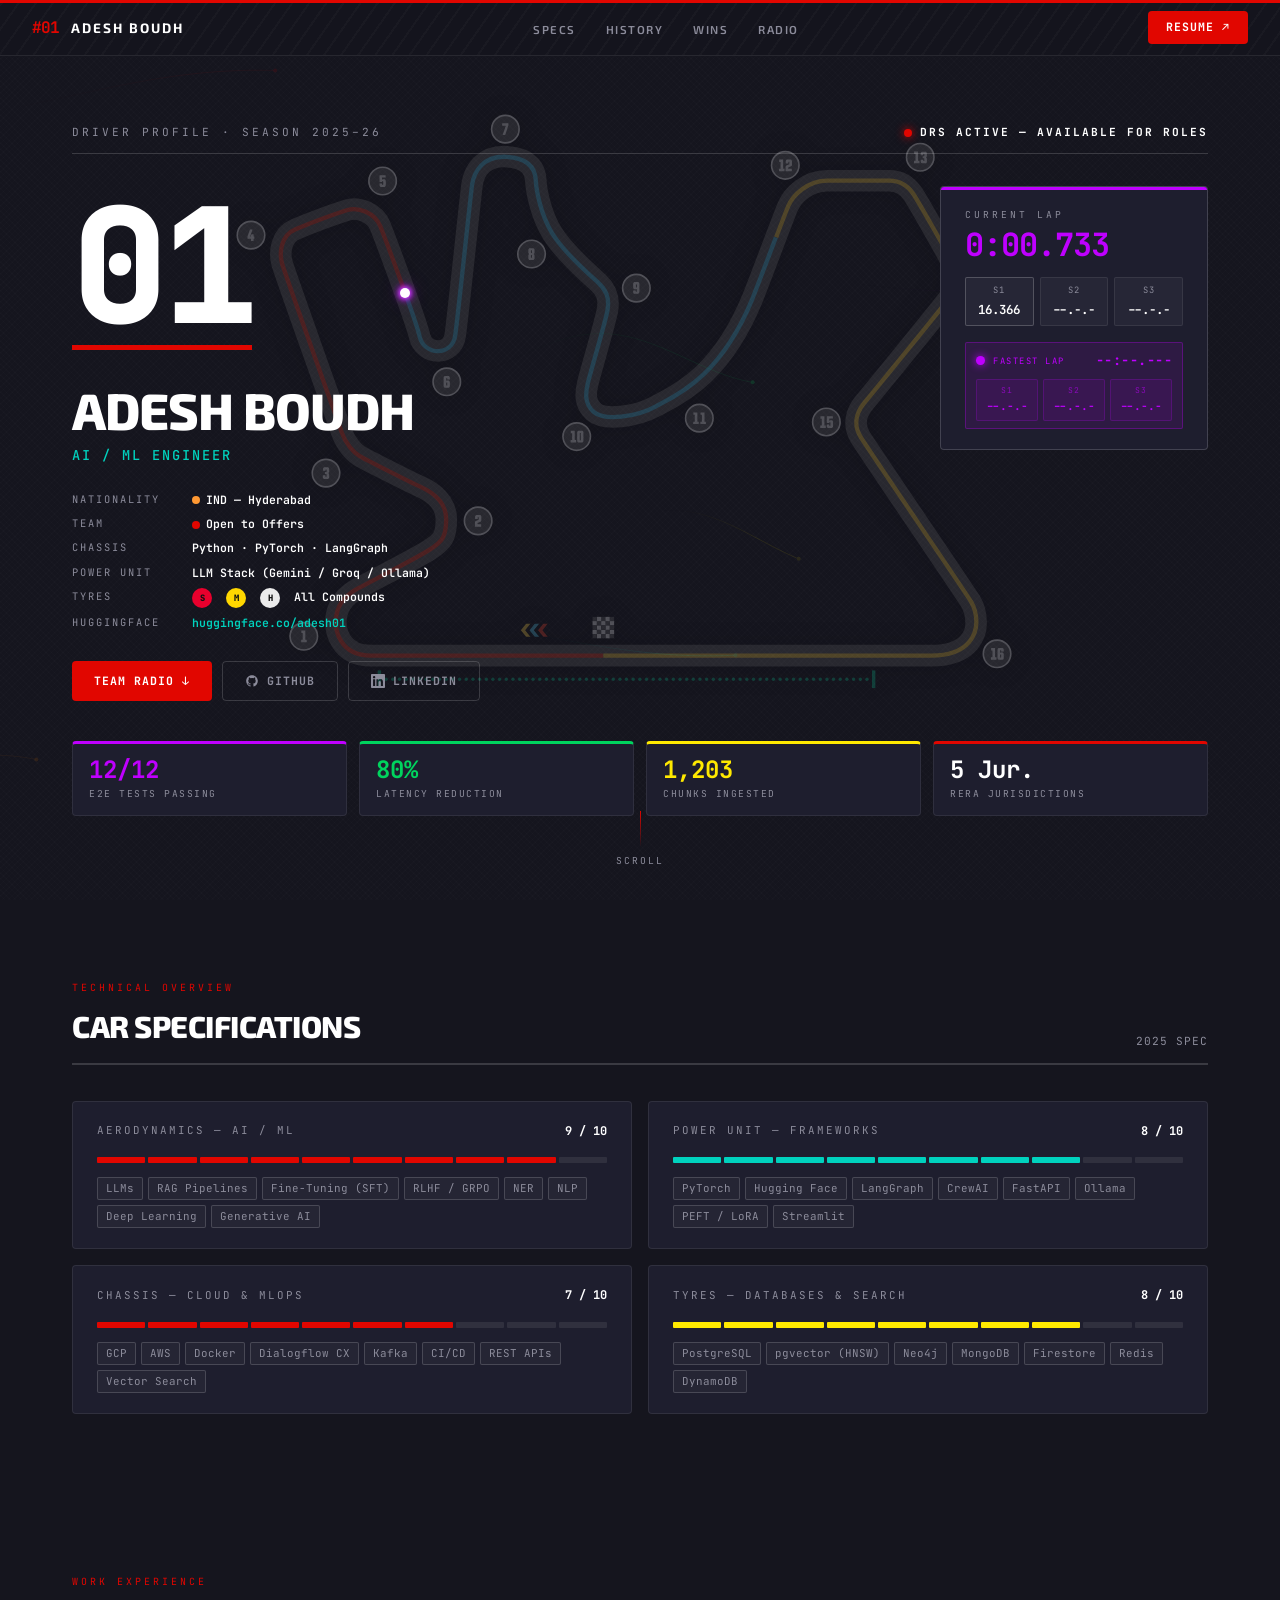
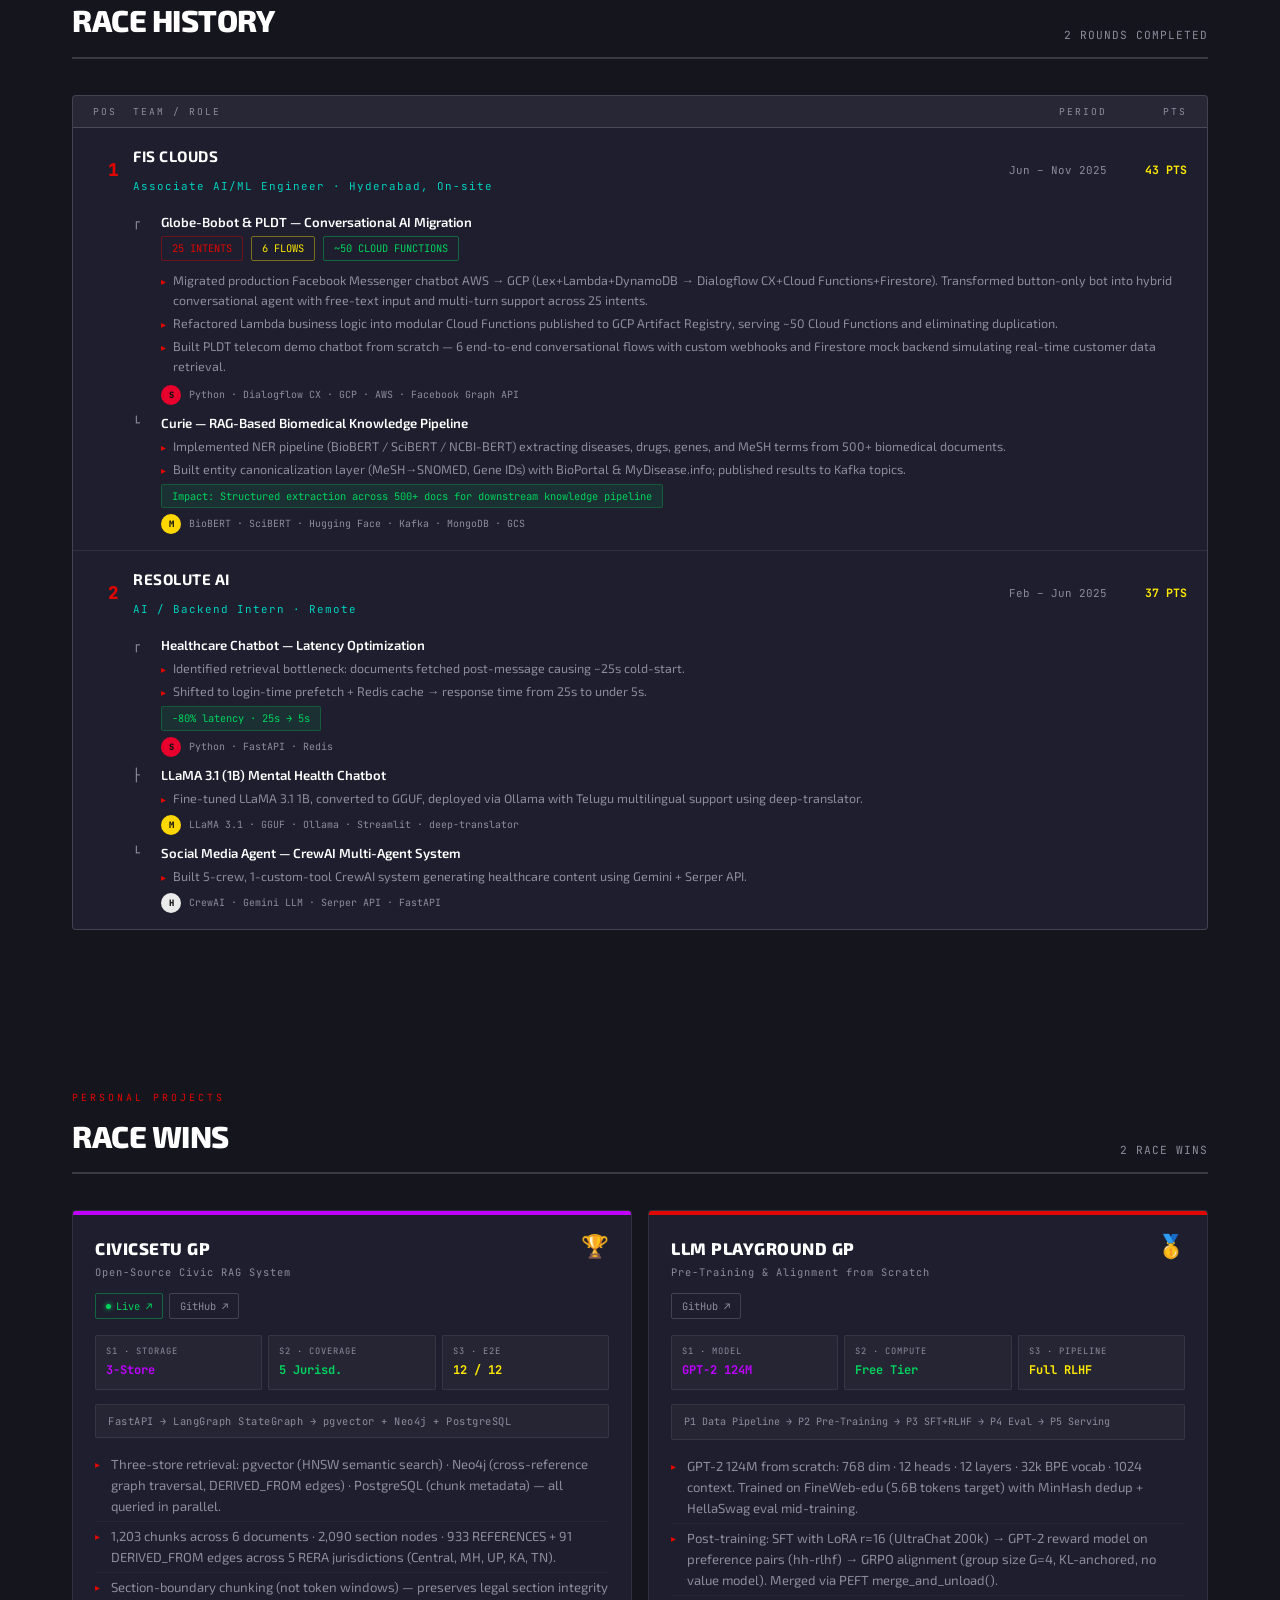
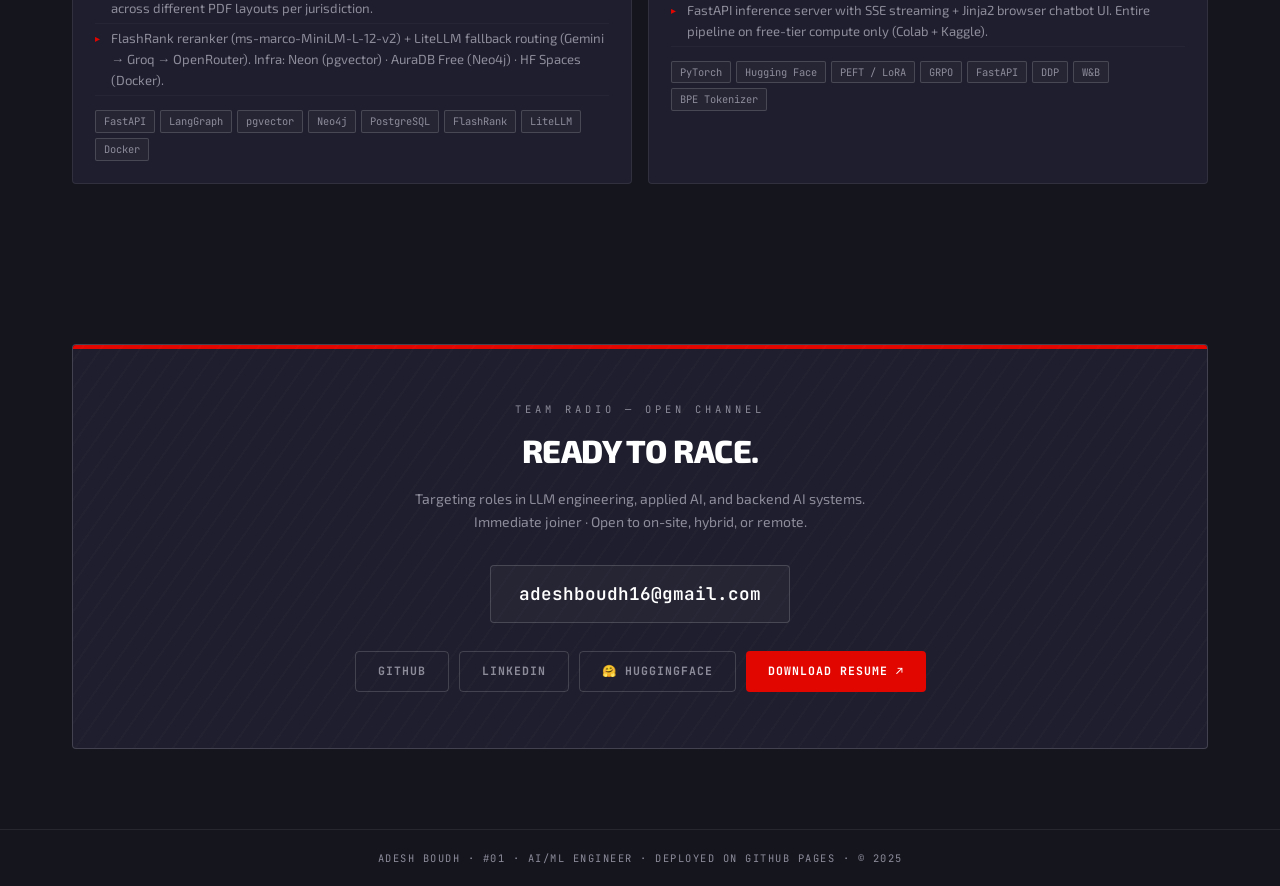
==== commit 7c44d0c8: "added more tracks to simulation" ====
--- a/index.html
+++ b/index.html
@@ -10,7 +10,7 @@
 <body>
 
 <div id="parallax-circuit">
-  <img id="track-map" src="assets/track.svg" alt="Yas Marina Circuit" style="width:100%;height:100%;object-fit:contain;opacity:0.25;">
+  <img id="track-map" src="assets/yas-marina.svg" alt="Yas Marina Circuit" style="width:100%;height:100%;object-fit:contain;opacity:0.25;">
 </div>
 <div id="driver-indicator"></div>
 <canvas id="telemetry-canvas"></canvas>
@@ -109,9 +109,26 @@
           </div>
         </div>
 
-        <div class="fastest-lap-bar">
-          <div class="fl-dot"></div>
-          <span class="fl-text">Fastest Lap — Adesh Boudh</span>
+        <div class="fastest-lap-bar" id="fl-bar">
+          <div class="fl-header">
+            <div class="fl-dot"></div>
+            <span class="fl-label">FASTEST LAP</span>
+            <span class="fl-lap-time" id="fl-lap-time">--:--.---</span>
+          </div>
+          <div class="fl-sectors">
+            <div class="fl-sector">
+              <span class="fl-sector-lbl">S1</span>
+              <span class="fl-sector-time" id="fl-s1">--.-.-</span>
+            </div>
+            <div class="fl-sector">
+              <span class="fl-sector-lbl">S2</span>
+              <span class="fl-sector-time" id="fl-s2">--.-.-</span>
+            </div>
+            <div class="fl-sector">
+              <span class="fl-sector-lbl">S3</span>
+              <span class="fl-sector-time" id="fl-s3">--.-.-</span>
+            </div>
+          </div>
         </div>
 
         <div id="wdc-widget" style="margin-top:16px;padding-top:14px;border-top:1px solid rgba(255,255,255,0.07);">
--- a/style.css
+++ b/style.css
@@ -444,28 +444,76 @@
 .sector.s-active .sector-time { color: var(--text); }
 
 .fastest-lap-bar {
-  display: flex;
-  align-items: center;
-  gap: 8px;
-  padding: 6px 10px;
+  padding: 7px 10px;
   background: rgba(191,0,255,0.1);
   border: 1px solid rgba(191,0,255,0.3);
   border-radius: 2px;
 }
 
+.fl-header {
+  display: flex;
+  align-items: center;
+  gap: 8px;
+  margin-bottom: 7px;
+}
+
 .fl-dot {
-  width: 10px; height: 10px;
+  width: 9px; height: 9px;
   border-radius: 50%;
   background: var(--purple);
   box-shadow: 0 0 8px var(--purple);
-}
-
-.fl-text {
-  font-family: var(--mono);
-  font-size: 0.62rem;
+  flex-shrink: 0;
+}
+
+.fl-label {
+  font-family: var(--mono);
+  font-size: 0.55rem;
   letter-spacing: 1.5px;
   color: var(--purple);
   text-transform: uppercase;
+  flex: 1;
+}
+
+.fl-lap-time {
+  font-family: var(--mono);
+  font-size: 0.85rem;
+  font-weight: 700;
+  color: var(--purple);
+  font-variant-numeric: tabular-nums;
+  letter-spacing: 0.5px;
+}
+
+.fl-sectors {
+  display: flex;
+  gap: 5px;
+}
+
+.fl-sector {
+  flex: 1;
+  text-align: center;
+  padding: 4px 3px;
+  background: rgba(191,0,255,0.08);
+  border: 1px solid rgba(191,0,255,0.2);
+  border-radius: 2px;
+}
+
+.fl-sector-lbl {
+  font-family: var(--mono);
+  font-size: 0.5rem;
+  letter-spacing: 1px;
+  color: rgba(191,0,255,0.6);
+  display: block;
+  margin-bottom: 2px;
+  text-transform: uppercase;
+}
+
+.fl-sector-time {
+  font-family: var(--mono);
+  font-size: 0.7rem;
+  font-weight: 600;
+  color: var(--purple);
+  display: block;
+  font-variant-numeric: tabular-nums;
 }
 
 /* Stat pods */
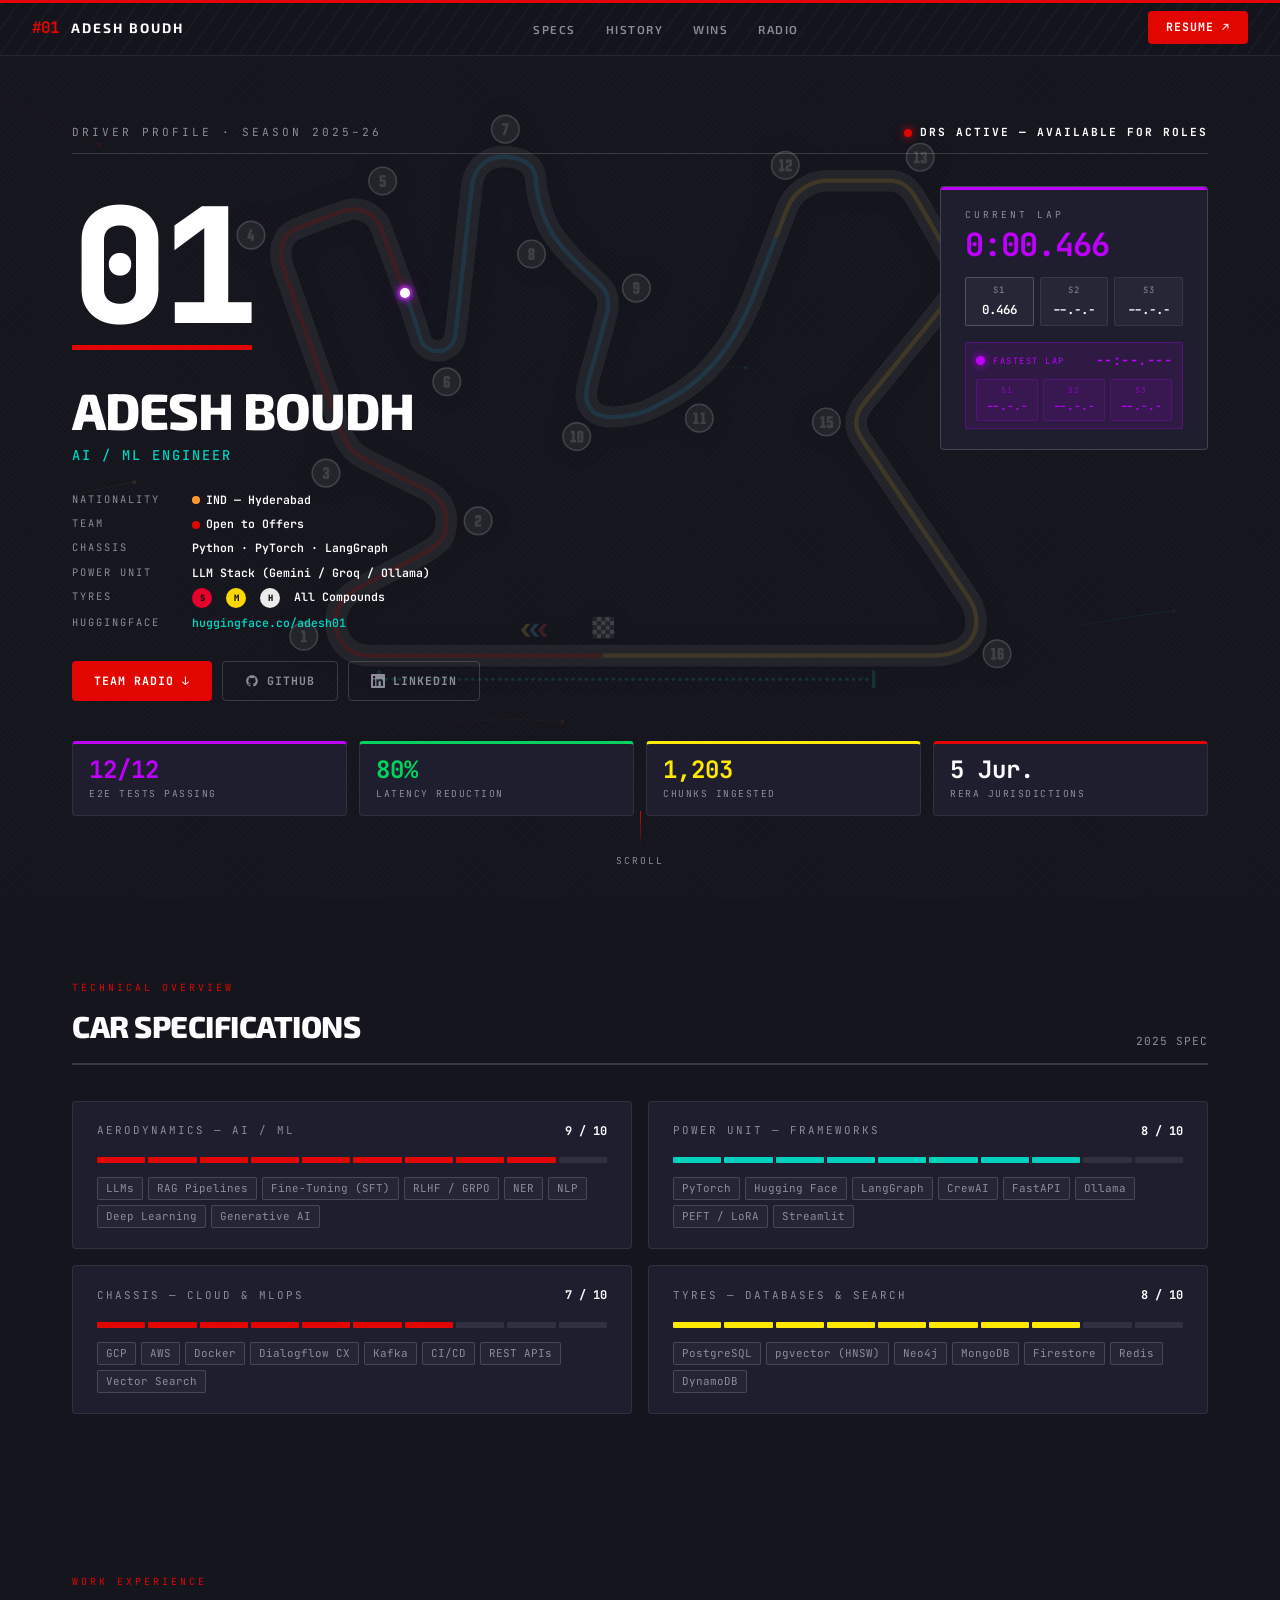
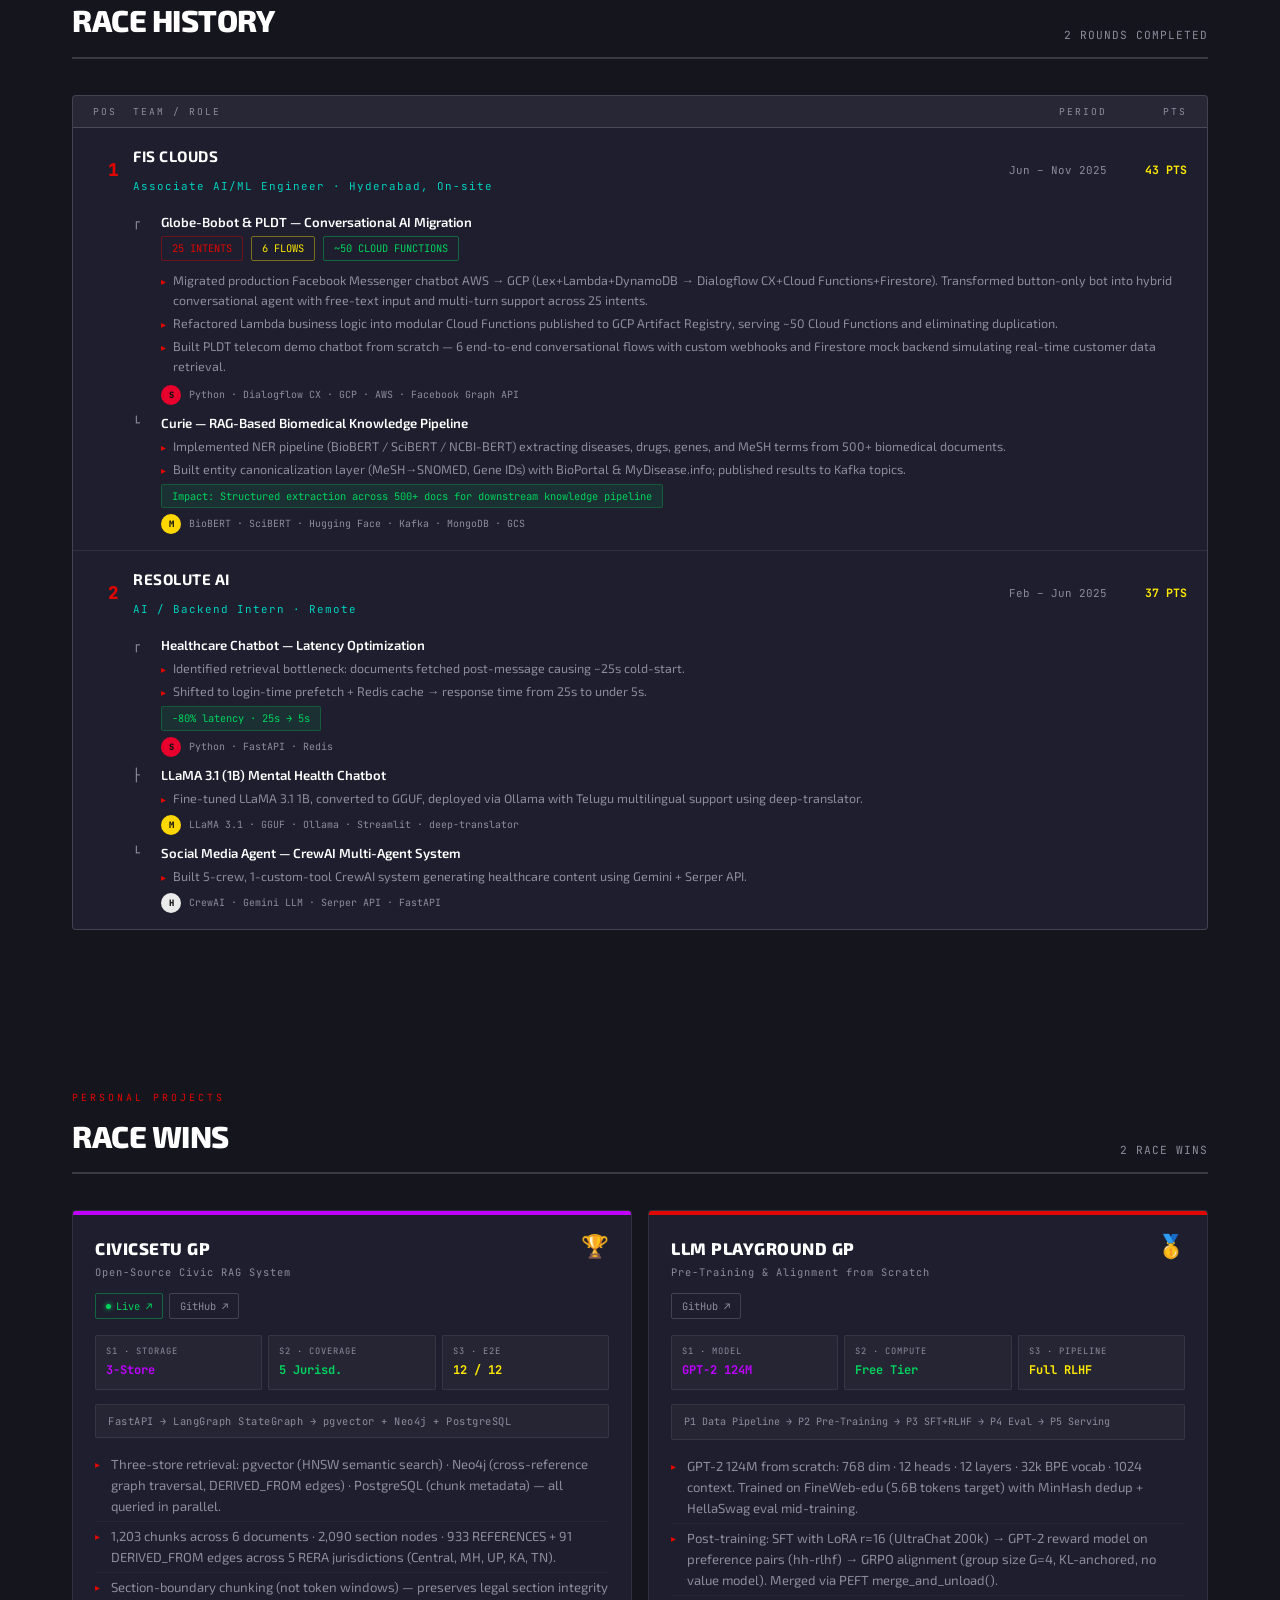
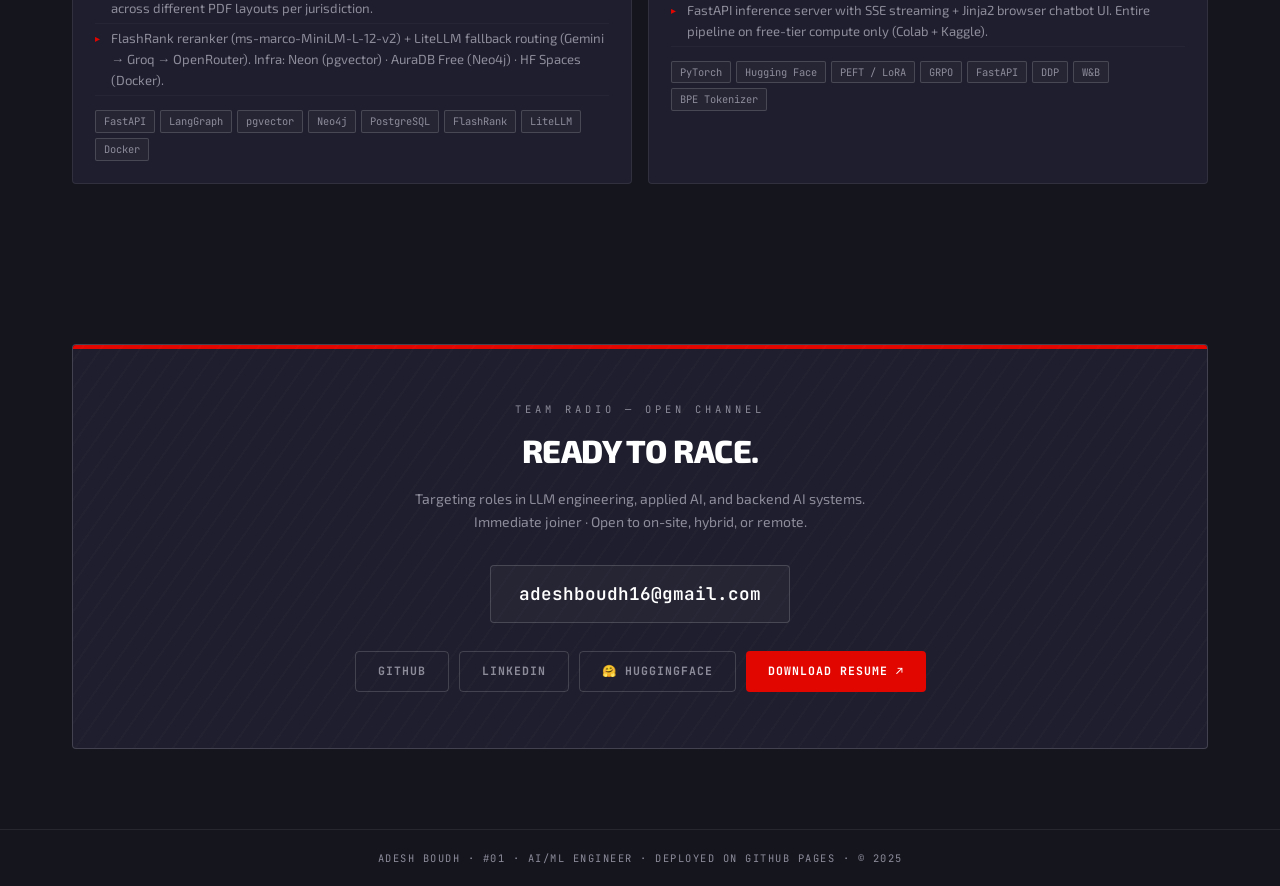
==== commit 6993b639: "Lazy load track map and fix cold start timing" ====
--- a/index.html
+++ b/index.html
@@ -9,10 +9,14 @@
 </head>
 <body>
 
-<div id="parallax-circuit">
-  <img id="track-map" src="assets/yas-marina.svg" alt="Yas Marina Circuit" style="width:100%;height:100%;object-fit:contain;opacity:0.25;">
+<div id="parallax-circuit" aria-busy="true" data-map-state="loading">
+  <div id="track-loader" class="track-loader" role="status" aria-label="Loading track map">
+    <span></span>
+    <span></span>
+    <span></span>
+  </div>
 </div>
-<div id="driver-indicator"></div>
+<div id="driver-indicator" aria-hidden="true"></div>
 <canvas id="telemetry-canvas"></canvas>
 
 <!-- ══════════ NAV ══════════ -->
@@ -564,6 +568,28 @@
   <p>Adesh Boudh · #01 · AI/ML Engineer · Deployed on GitHub Pages · &copy; 2025</p>
 </footer>
 
-<script src="script.js"></script>
+<script>
+  (function () {
+    function loadAppScript() {
+      if (document.querySelector('script[data-app-script]')) return;
+      const script = document.createElement('script');
+      script.src = 'script.js';
+      script.async = true;
+      script.dataset.appScript = 'true';
+      document.body.appendChild(script);
+    }
+
+    const kick = () => {
+      if ('requestIdleCallback' in window) {
+        requestIdleCallback(loadAppScript, { timeout: 1200 });
+      } else {
+        setTimeout(loadAppScript, 250);
+      }
+    };
+
+    if (document.readyState === 'complete') kick();
+    else window.addEventListener('load', kick, { once: true });
+  })();
+</script>
 </body>
 </html>
--- a/style.css
+++ b/style.css
@@ -74,12 +74,46 @@
   justify-content: center;
 }
 
+.track-loader {
+  position: absolute;
+  display: inline-flex;
+  align-items: center;
+  gap: 10px;
+}
+
+.track-loader span {
+  width: 9px;
+  height: 9px;
+  border-radius: 50%;
+  background: rgba(255,255,255,0.85);
+  box-shadow: 0 0 12px rgba(255,255,255,0.35);
+  animation: trackLoaderPulse 0.9s ease-in-out infinite;
+}
+
+.track-loader span:nth-child(2) { animation-delay: 0.15s; }
+.track-loader span:nth-child(3) { animation-delay: 0.3s; }
+
+@keyframes trackLoaderPulse {
+  0%, 80%, 100% { transform: scale(0.7); opacity: 0.28; }
+  40%           { transform: scale(1);   opacity: 1; }
+}
+
+#parallax-circuit[data-map-state='ready'] .track-loader {
+  opacity: 0;
+  visibility: hidden;
+}
+
 #track-map {
   width: min(1300px, 95vw);
   height: auto;
   max-height: 75vh;
+  opacity: 0;
+  filter: drop-shadow(0 0 12px rgba(0,0,0,0.6));
+  transition: opacity 0.4s ease;
+}
+
+#parallax-circuit[data-map-state='ready'] #track-map {
   opacity: 0.18;
-  filter: drop-shadow(0 0 12px rgba(0,0,0,0.6));
 }
 
 /* Driver indicator — fixed dot that traces the track path */
@@ -94,7 +128,12 @@
   z-index: 50;
   transform: translate(-50%, -50%);
   box-shadow: 0 0 6px 2px #FFFFFF, 0 0 14px rgba(255,255,255,0.5);
-  transition: box-shadow 0.3s ease;
+  opacity: 0;
+  transition: opacity 0.25s ease, box-shadow 0.3s ease;
+}
+
+body.map-ready #driver-indicator {
+  opacity: 1;
 }
 
 /* Telemetry line canvas (parallax layer 2 — fastest bg layer) */
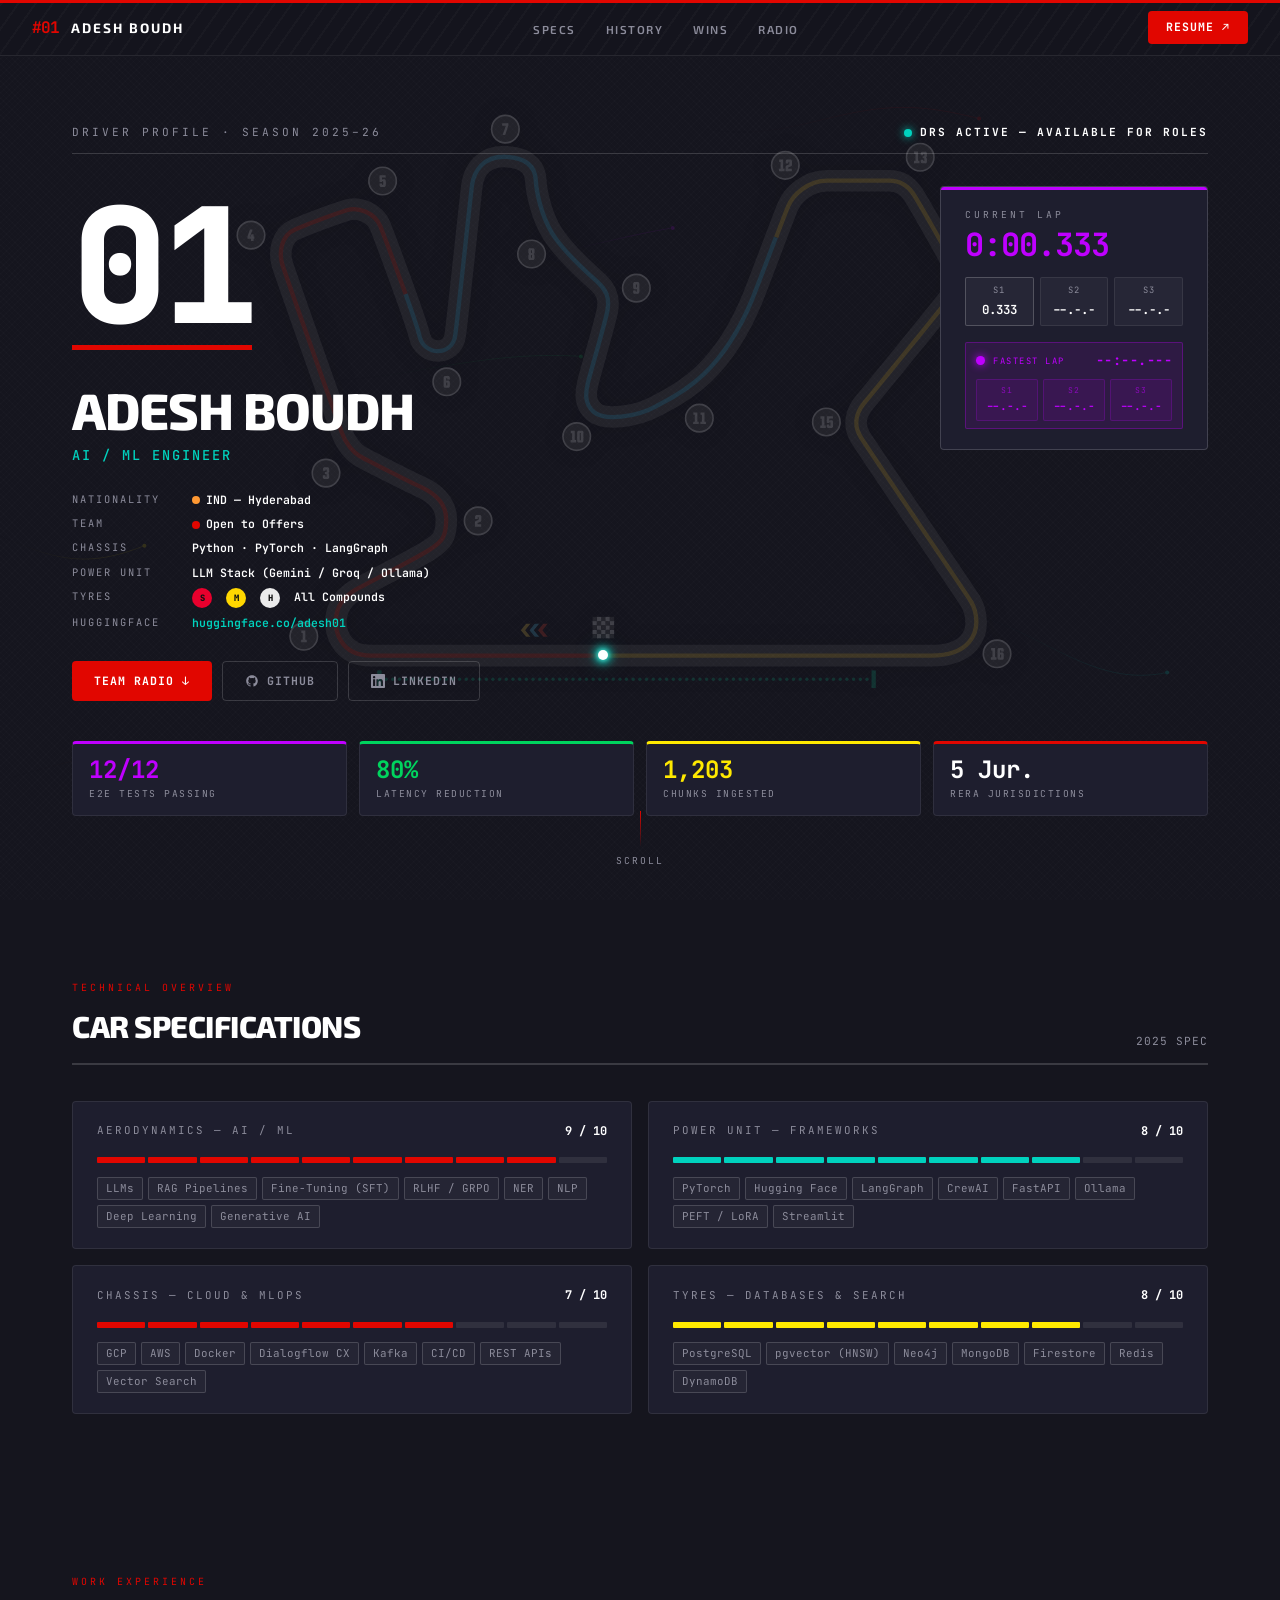
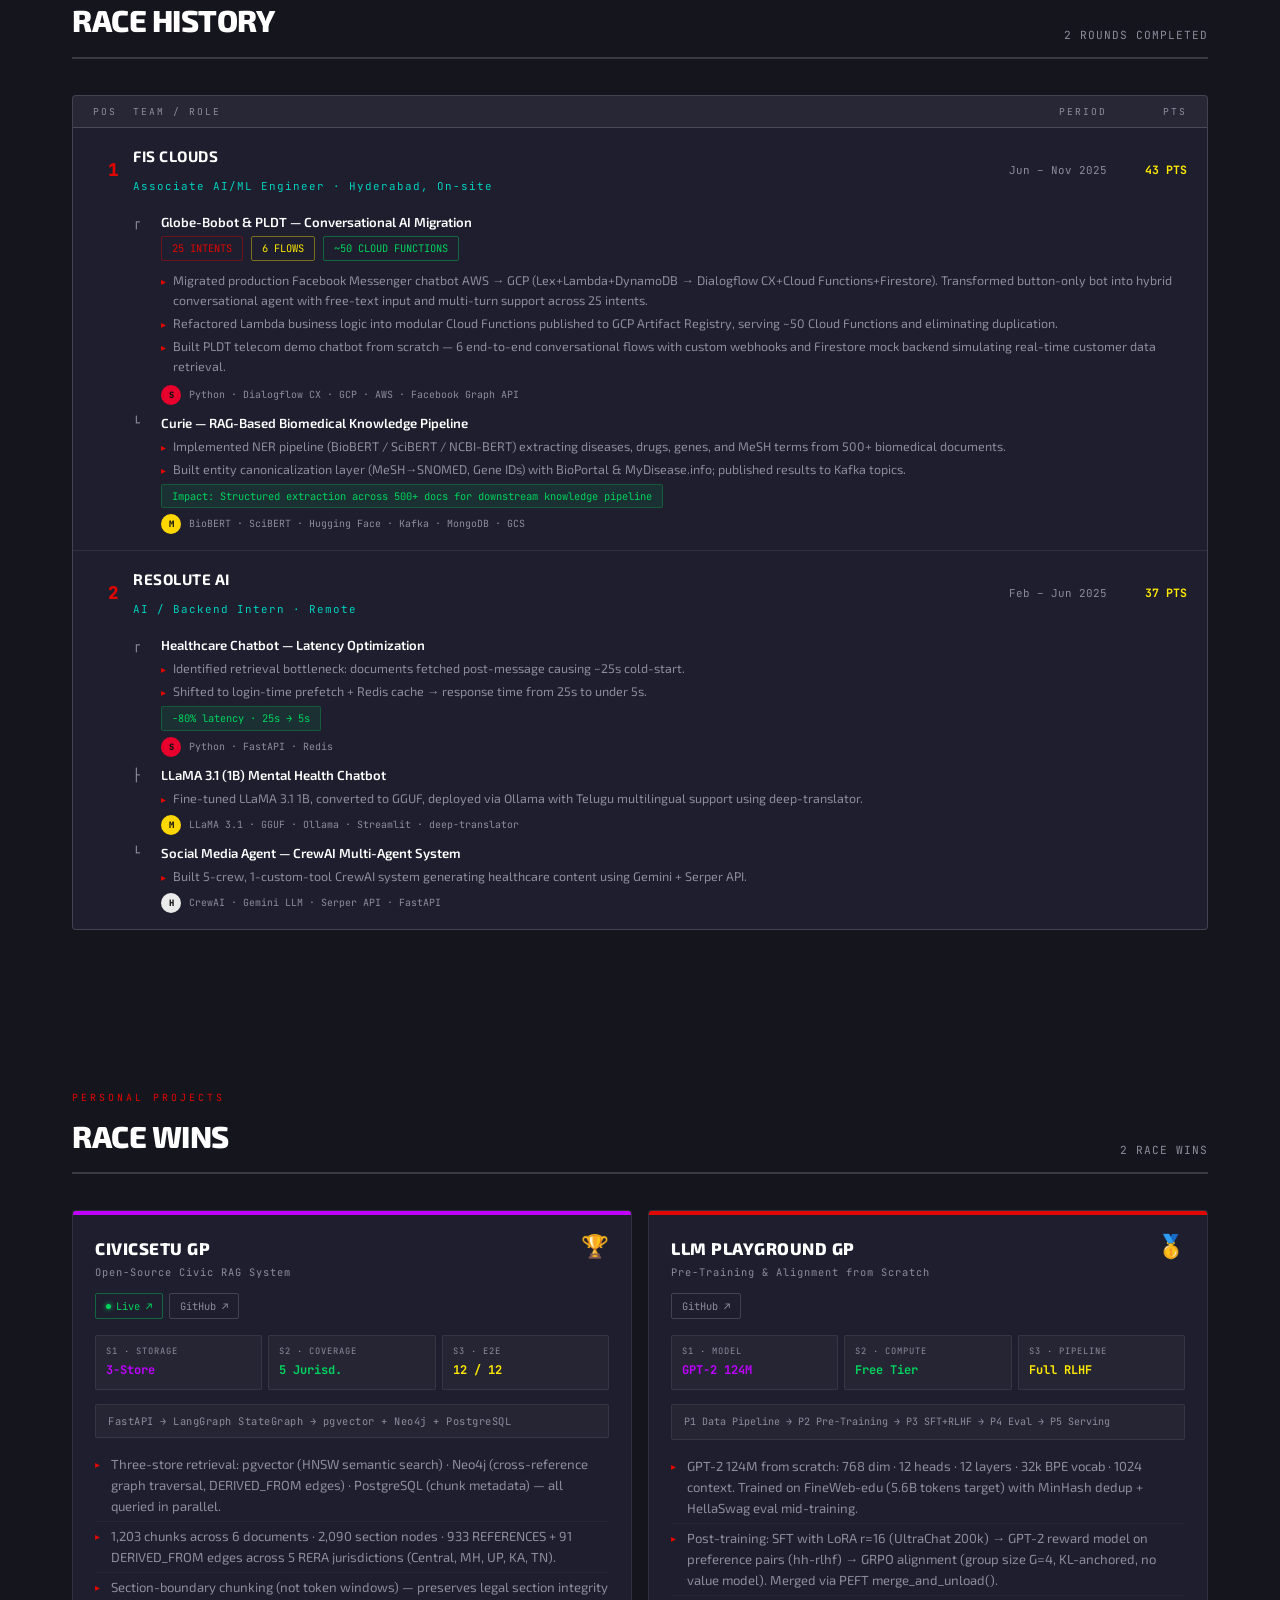
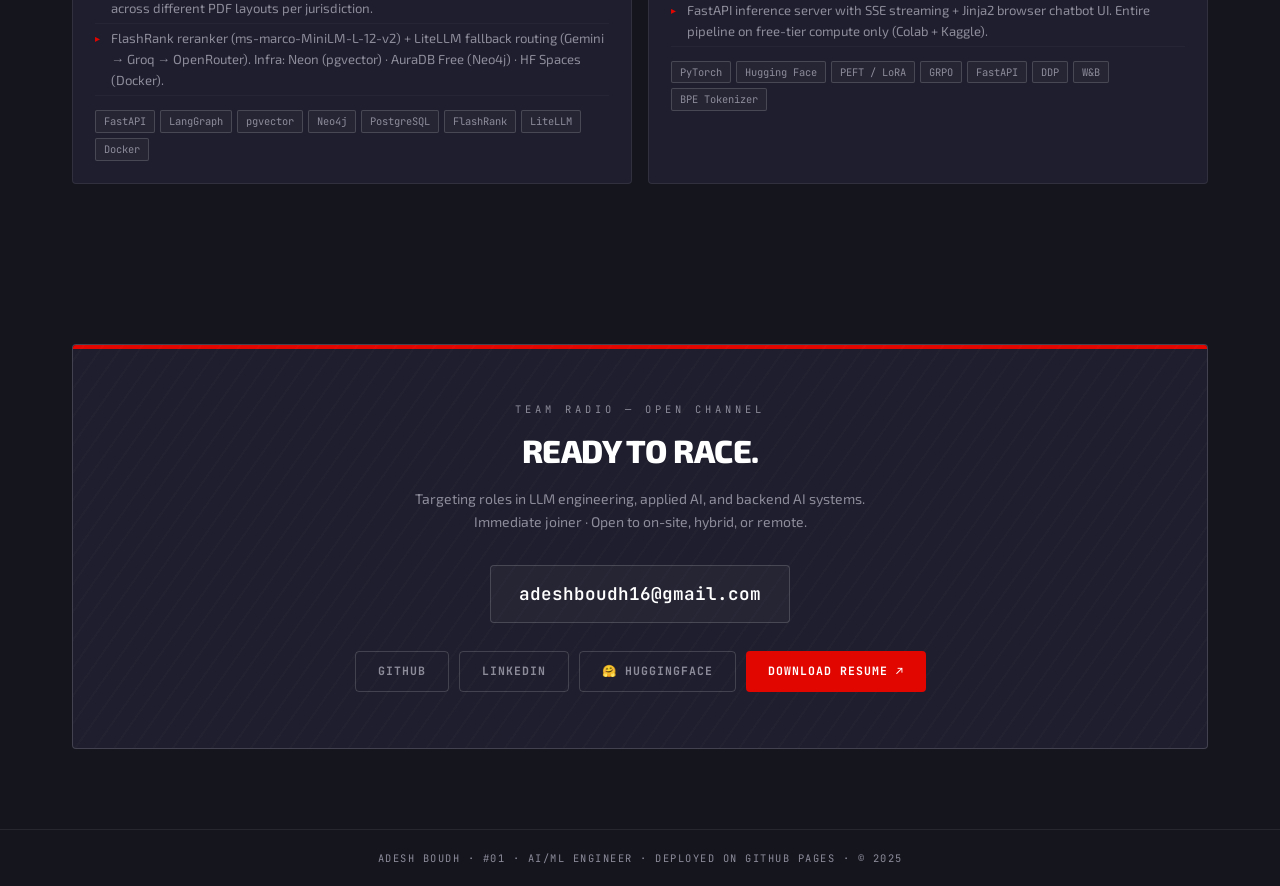
==== commit e5ad0112: "Optimize JS load time from ~15s to ~2s - Reduce detectCorners() samples from 3000 to 600 (5x fewer g" ====
--- a/index.html
+++ b/index.html
@@ -581,9 +581,9 @@
 
     const kick = () => {
       if ('requestIdleCallback' in window) {
-        requestIdleCallback(loadAppScript, { timeout: 1200 });
+        requestIdleCallback(loadAppScript, { timeout: 200 });
       } else {
-        setTimeout(loadAppScript, 250);
+        setTimeout(loadAppScript, 50);
       }
     };
 
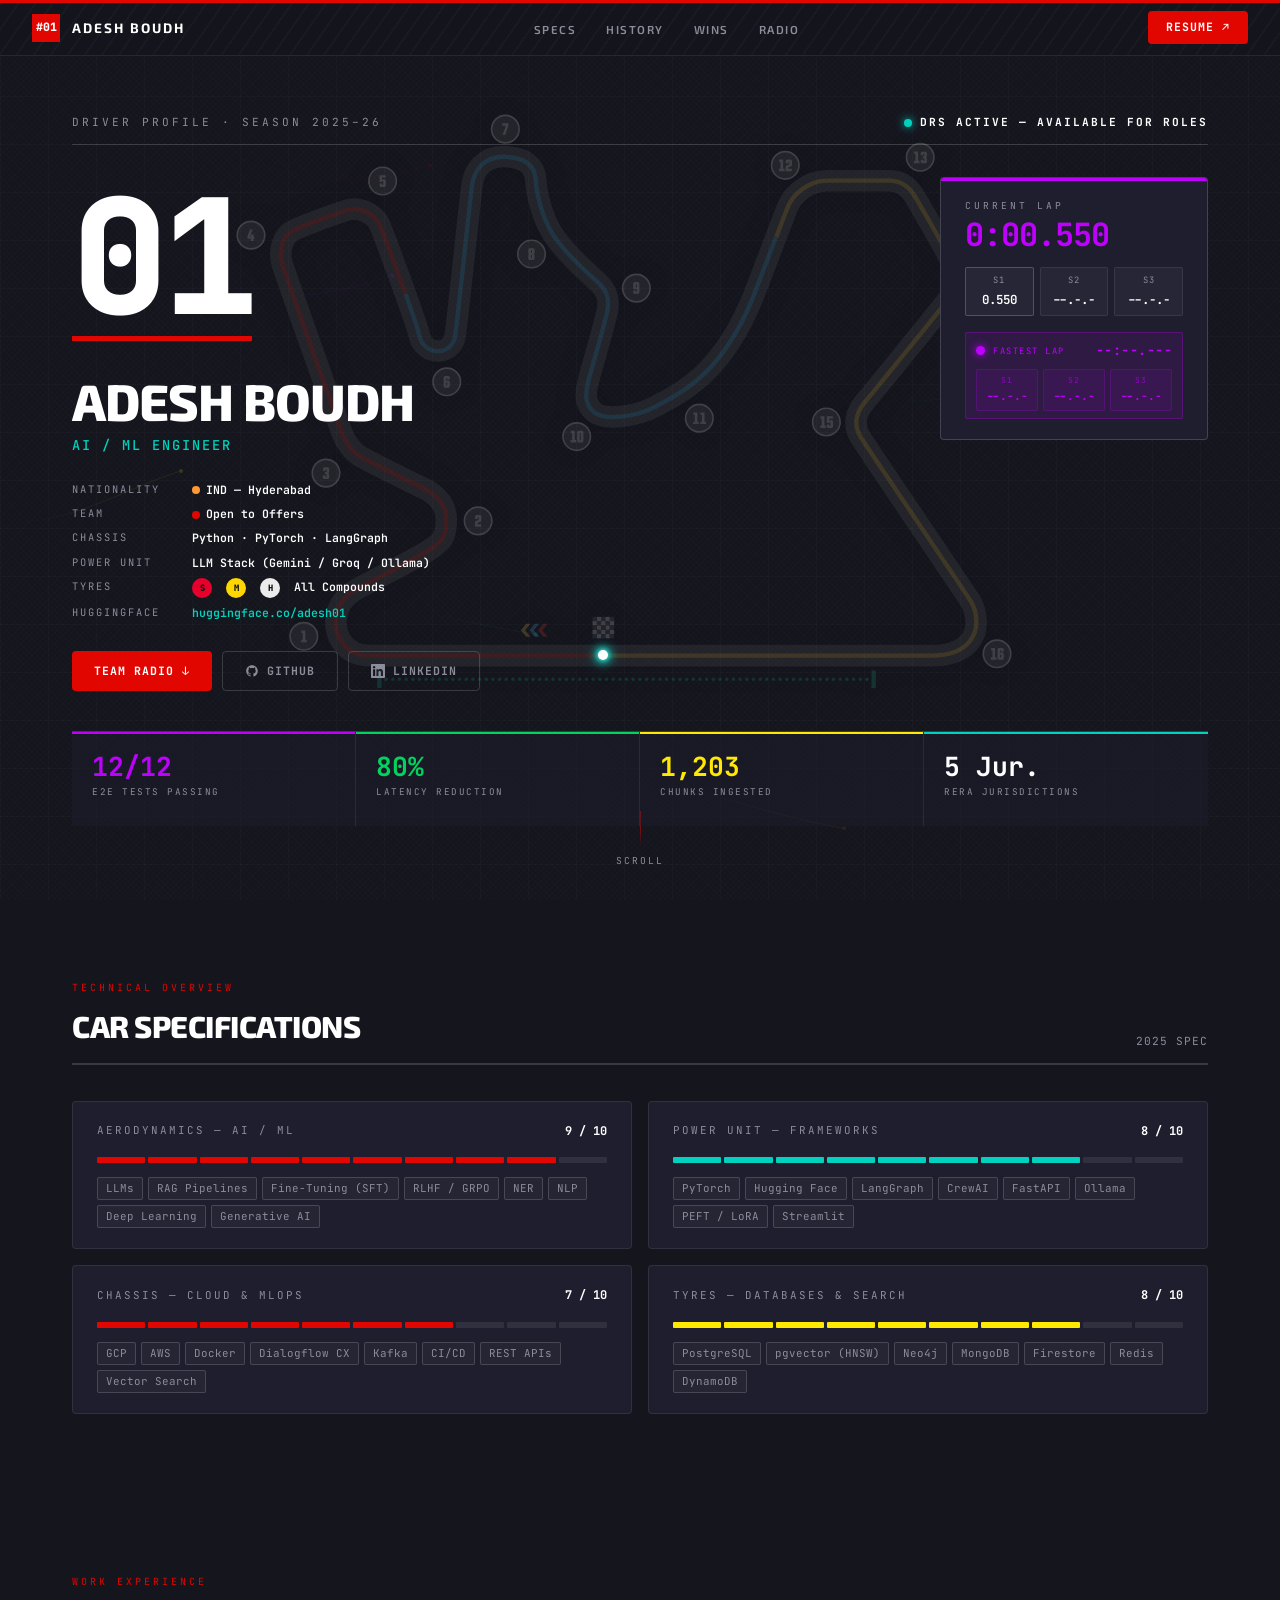
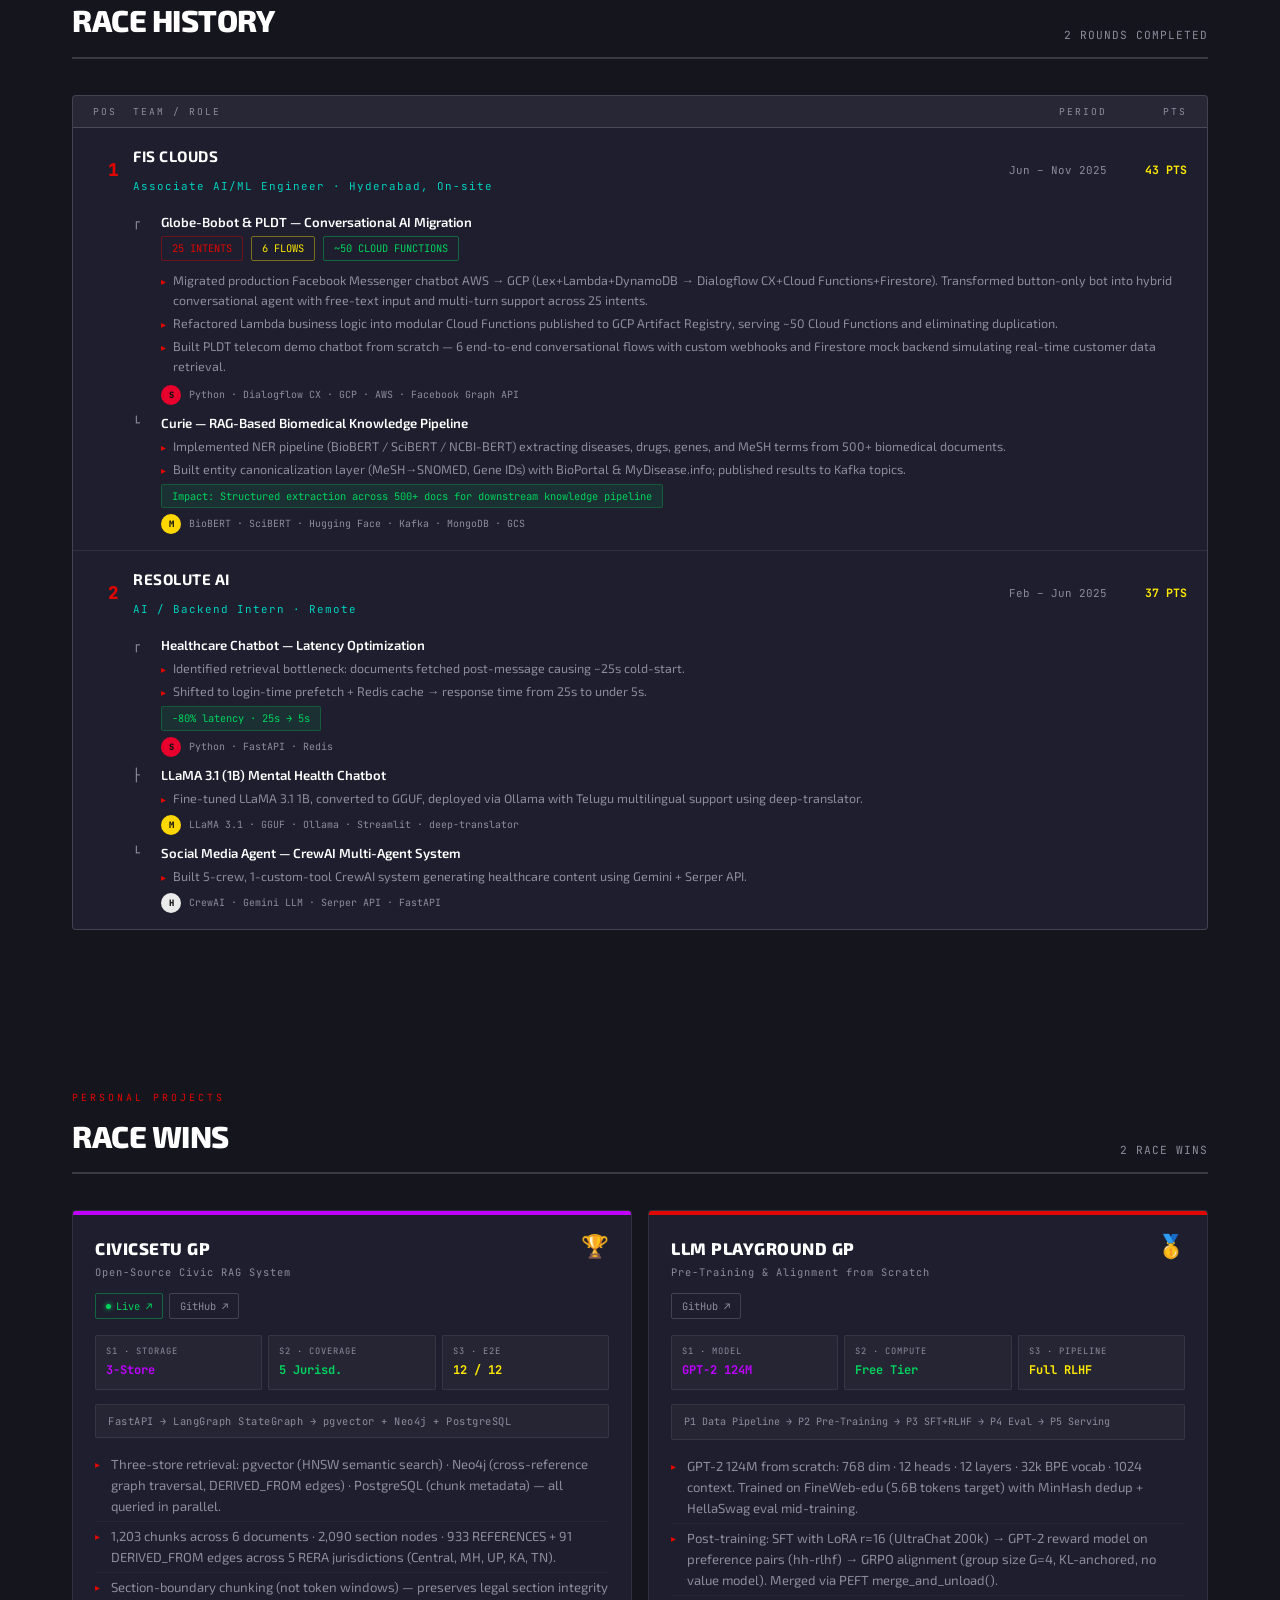
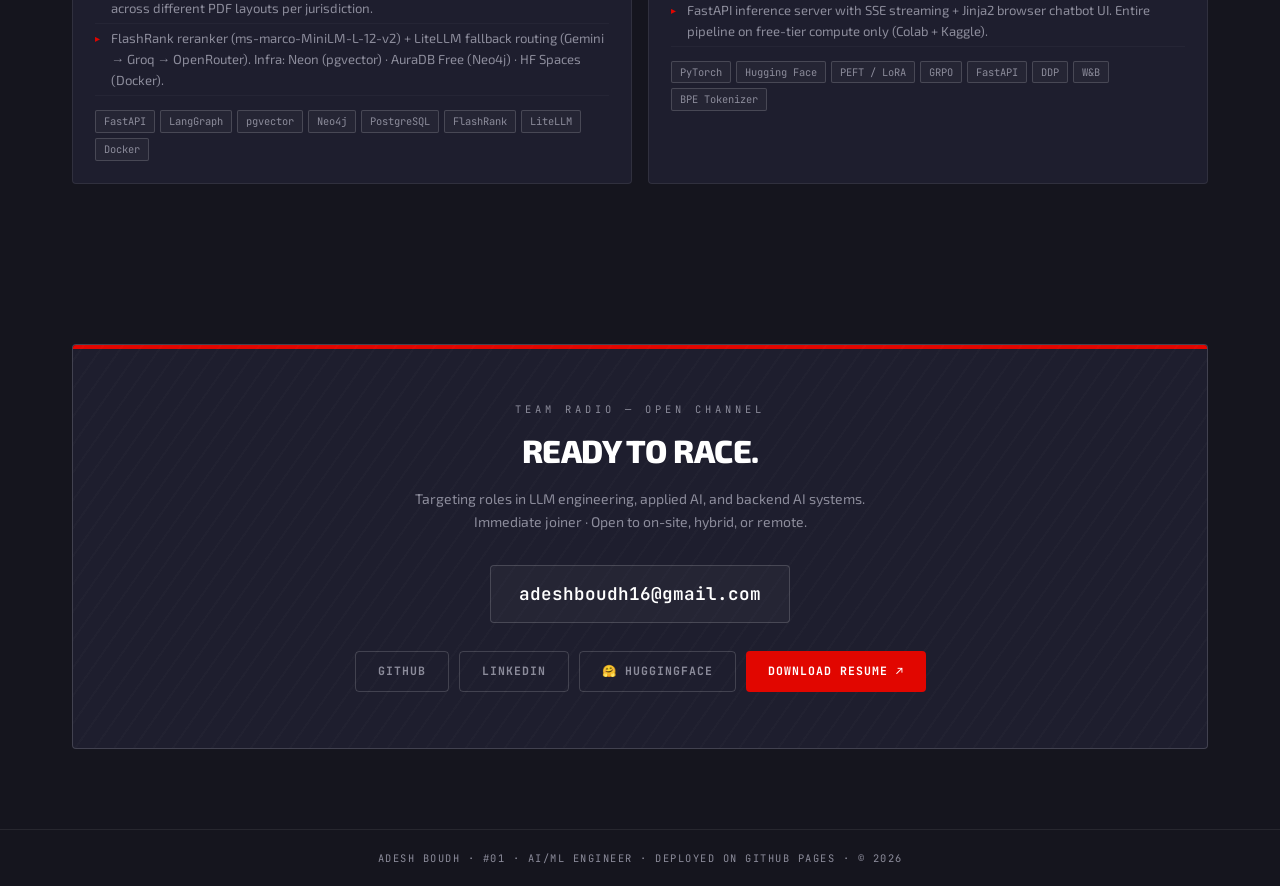
==== commit 0b7ee266: "project url change" ====
--- a/index.html
+++ b/index.html
@@ -446,7 +446,7 @@
         </div>
 
         <div class="win-links" style="margin-bottom:16px;">
-          <a href="https://adesh01-civicsetu.hf.space" class="win-link live" target="_blank" rel="noopener">
+          <a href="https://civicsetu-two.vercel.app" class="win-link live" target="_blank" rel="noopener">
             <span class="live-dot"></span>Live ↗
           </a>
           <a href="https://github.com/adeshboudh/civicsetu" class="win-link" target="_blank" rel="noopener">GitHub ↗</a>
@@ -565,7 +565,7 @@
 </section>
 
 <footer>
-  <p>Adesh Boudh · #01 · AI/ML Engineer · Deployed on GitHub Pages · &copy; 2025</p>
+  <p>Adesh Boudh · #01 · AI/ML Engineer · Deployed on GitHub Pages · &copy; 2026</p>
 </footer>
 
 <script>
--- a/style.css
+++ b/style.css
@@ -58,6 +58,35 @@
   pointer-events: none;
   will-change: transform;
   transform: translateY(calc(var(--scroll-y, 0px) * 0.35));
+}
+
+/* ── Monitor grid overlay ── */
+body::after {
+  content: '';
+  position: fixed;
+  inset: 0;
+  z-index: 0;
+  background-image:
+    linear-gradient(rgba(255,255,255,0.018) 1px, transparent 1px),
+    linear-gradient(90deg, rgba(255,255,255,0.018) 1px, transparent 1px);
+  background-size: 48px 48px;
+  pointer-events: none;
+}
+
+/* ── Scanline effect ── */
+.scanline {
+  width: 100%;
+  height: 2px;
+  background: rgba(255, 255, 255, 0.022);
+  position: fixed;
+  z-index: 400;
+  pointer-events: none;
+  animation: scan 9s linear infinite;
+}
+
+@keyframes scan {
+  from { top: -2%; }
+  to   { top: 102%; }
 }
 
 /* ── Track Progress Parallax Layer ── */
@@ -198,10 +227,17 @@
 
 .nav-num {
   font-family: var(--mono);
-  font-size: 1rem;
-  font-weight: 700;
-  color: var(--f1-red);
-  letter-spacing: -1px;
+  font-size: 0.72rem;
+  font-weight: 900;
+  color: #fff;
+  letter-spacing: 0;
+  background: var(--f1-red);
+  width: 28px;
+  height: 28px;
+  display: flex;
+  align-items: center;
+  justify-content: center;
+  flex-shrink: 0;
 }
 
 .nav-name {
@@ -265,6 +301,25 @@
 
 .hero-inner {
   width: 100%;
+  position: relative;
+}
+
+/* Ghost "01" watermark behind hero content */
+.hero-ghost {
+  position: absolute;
+  top: 50%;
+  right: -24px;
+  transform: translateY(-55%);
+  font-family: var(--mono);
+  font-size: clamp(11rem, 26vw, 19rem);
+  font-weight: 900;
+  line-height: 1;
+  color: transparent;
+  -webkit-text-stroke: 1px rgba(255,255,255,0.05);
+  pointer-events: none;
+  user-select: none;
+  letter-spacing: -8px;
+  z-index: 0;
 }
 
 /* Top header bar */
@@ -275,6 +330,8 @@
   margin-bottom: 32px;
   padding-bottom: 12px;
   border-bottom: 1px solid var(--f1-border2);
+  position: relative;
+  z-index: 1;
 }
 
 .hero-label {
@@ -317,6 +374,8 @@
   gap: 40px;
   align-items: start;
   margin-bottom: 40px;
+  position: relative;
+  z-index: 1;
 }
 
 /* Driver number */
@@ -555,25 +614,47 @@
   font-variant-numeric: tabular-nums;
 }
 
-/* Stat pods */
+/* Telemetry bar (stat pods — flat bottom bar style) */
 .stat-pods {
   display: grid;
   grid-template-columns: repeat(4, 1fr);
-  gap: 12px;
+  gap: 0;
+  border-top: 1px solid var(--f1-border2);
+  margin-top: 40px;
+  position: relative;
+  z-index: 1;
 }
 
 .pod {
-  background: var(--f1-surface);
-  border: 1px solid var(--f1-border);
-  border-top: 3px solid var(--f1-red);
-  padding: 14px 16px;
-  border-radius: var(--radius);
-  position: relative;
-}
+  background: rgba(30,30,46,0.55);
+  border: none;
+  border-right: 1px solid var(--f1-border);
+  border-radius: 0;
+  padding: 22px 20px;
+  position: relative;
+  overflow: hidden;
+  transition: background 0.2s;
+}
+
+.pod:last-child { border-right: none; }
+.pod:hover { background: rgba(255,255,255,0.03); }
+
+/* Coloured top accent line per pod */
+.pod::before {
+  content: '';
+  position: absolute;
+  top: 0; left: 0; right: 0;
+  height: 2px;
+  background: var(--teal);
+}
+
+.pod.pod-purple::before { background: var(--purple); }
+.pod.pod-green::before  { background: var(--green); }
+.pod.pod-yellow::before { background: var(--yellow); }
 
 .pod-value {
   font-family: var(--mono);
-  font-size: 1.5rem;
+  font-size: 1.65rem;
   font-weight: 700;
   color: var(--text);
   line-height: 1;
@@ -582,18 +663,28 @@
 
 .pod-label {
   font-family: var(--mono);
+  font-size: 0.58rem;
+  letter-spacing: 1.5px;
+  text-transform: uppercase;
+  color: var(--muted);
+  margin-bottom: 5px;
+}
+
+.pod-status {
+  font-family: var(--mono);
   font-size: 0.6rem;
-  letter-spacing: 1.5px;
-  text-transform: uppercase;
-  color: var(--muted);
-}
-
-.pod.pod-purple { border-top-color: var(--purple); }
-.pod.pod-purple .pod-value { color: var(--purple); }
-.pod.pod-green  { border-top-color: var(--green); }
-.pod.pod-green  .pod-value { color: var(--green); }
-.pod.pod-yellow { border-top-color: var(--yellow); }
-.pod.pod-yellow .pod-value { color: var(--yellow); }
+  font-weight: 700;
+  letter-spacing: 1px;
+  text-transform: uppercase;
+  color: var(--teal);
+}
+
+.pod.pod-purple .pod-value  { color: var(--purple); }
+.pod.pod-purple .pod-status { color: var(--purple); }
+.pod.pod-green  .pod-value  { color: var(--green); }
+.pod.pod-green  .pod-status { color: var(--green); }
+.pod.pod-yellow .pod-value  { color: var(--yellow); }
+.pod.pod-yellow .pod-status { color: var(--yellow); }
 
 /* Scroll indicator */
 .scroll-down {
@@ -1256,6 +1347,8 @@
   .tower-head, .tower-main { grid-template-columns: 36px 1fr 100px; }
   .tower-pts { display: none; }
   .stat-pods { grid-template-columns: repeat(2, 1fr); }
+  .pod:nth-child(2n) { border-right: none; }
+  .pod:nth-child(n+3) { border-top: 1px solid var(--f1-border); }
 }
 
 @media (max-width: 640px) {
@@ -1264,6 +1357,8 @@
   .f1-section { padding: 60px 16px; }
   #hero { padding: 80px 16px 40px; }
   .stat-pods { grid-template-columns: repeat(2, 1fr); }
+  .pod:nth-child(2n) { border-right: none; }
+  .pod:nth-child(n+3) { border-top: 1px solid var(--f1-border); }
   .tower-stints { padding-left: 36px; }
   .radio-box { padding: 36px 20px; }
 }
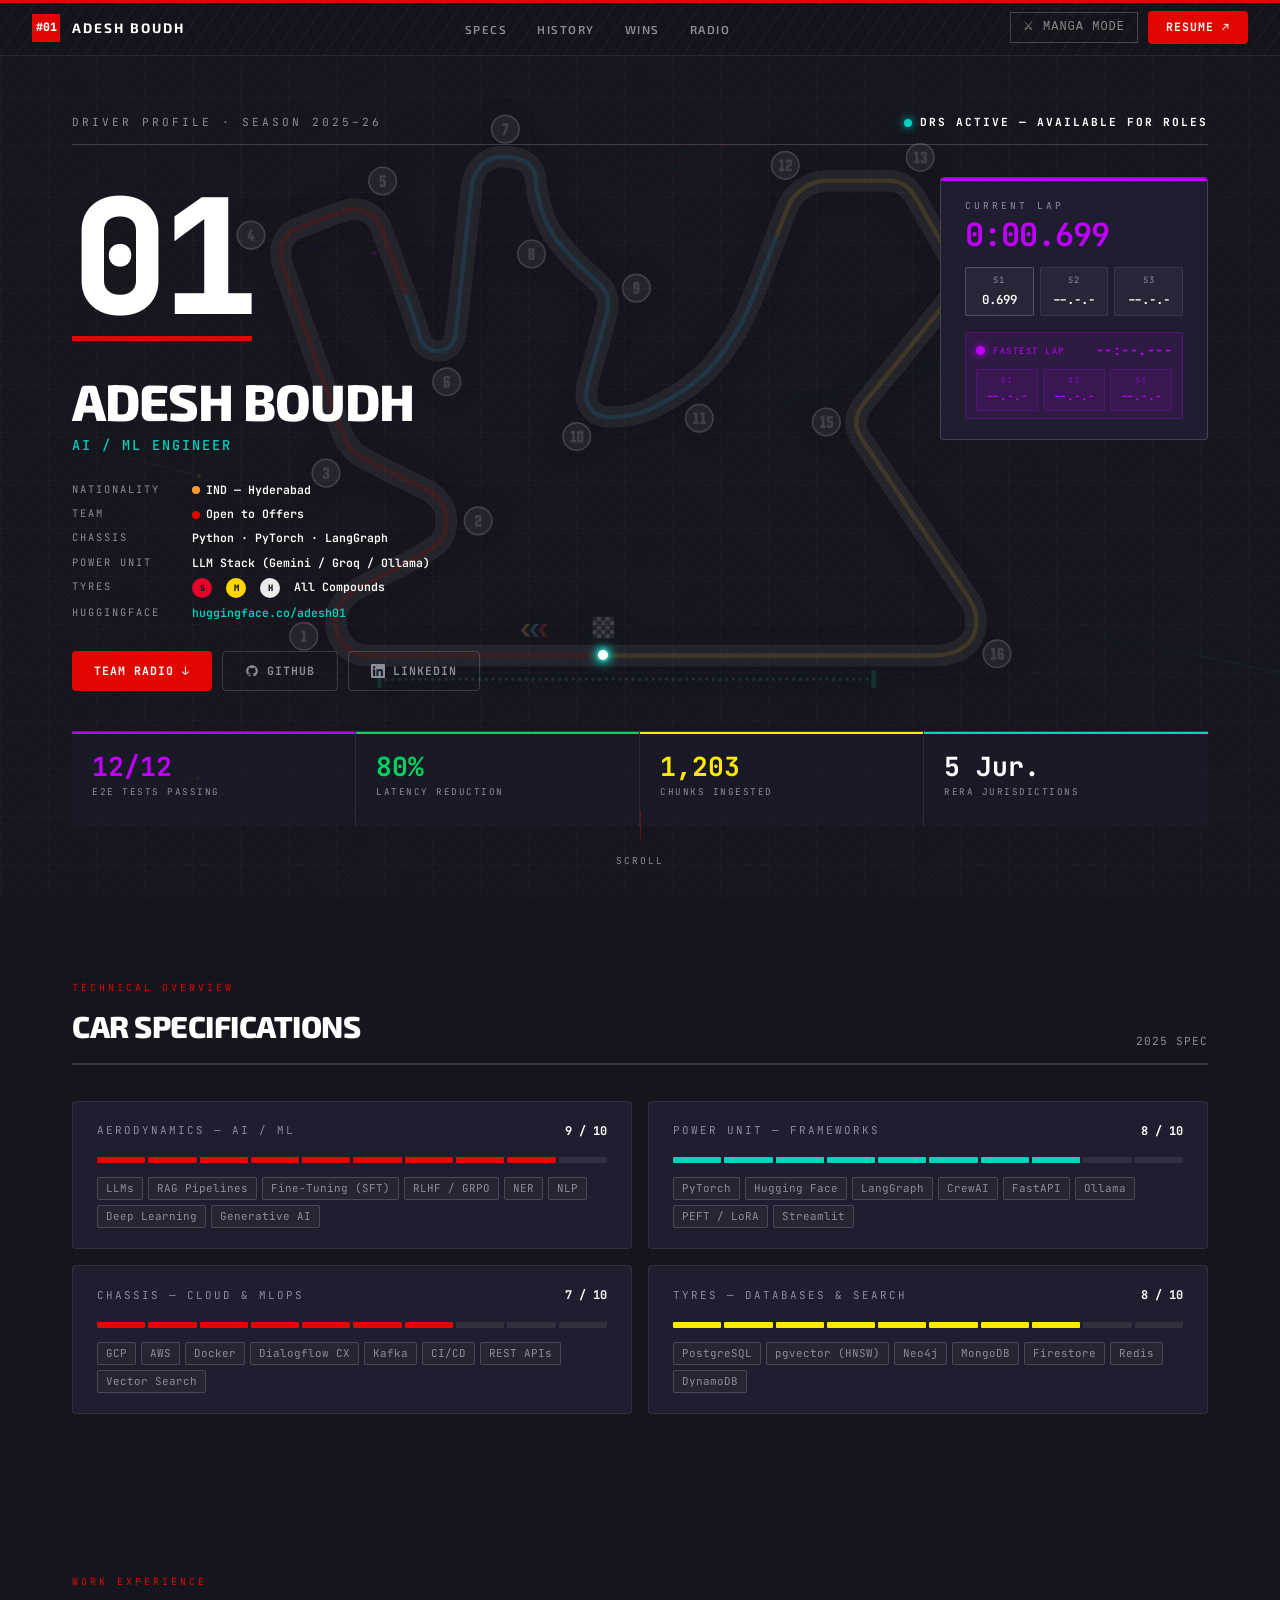
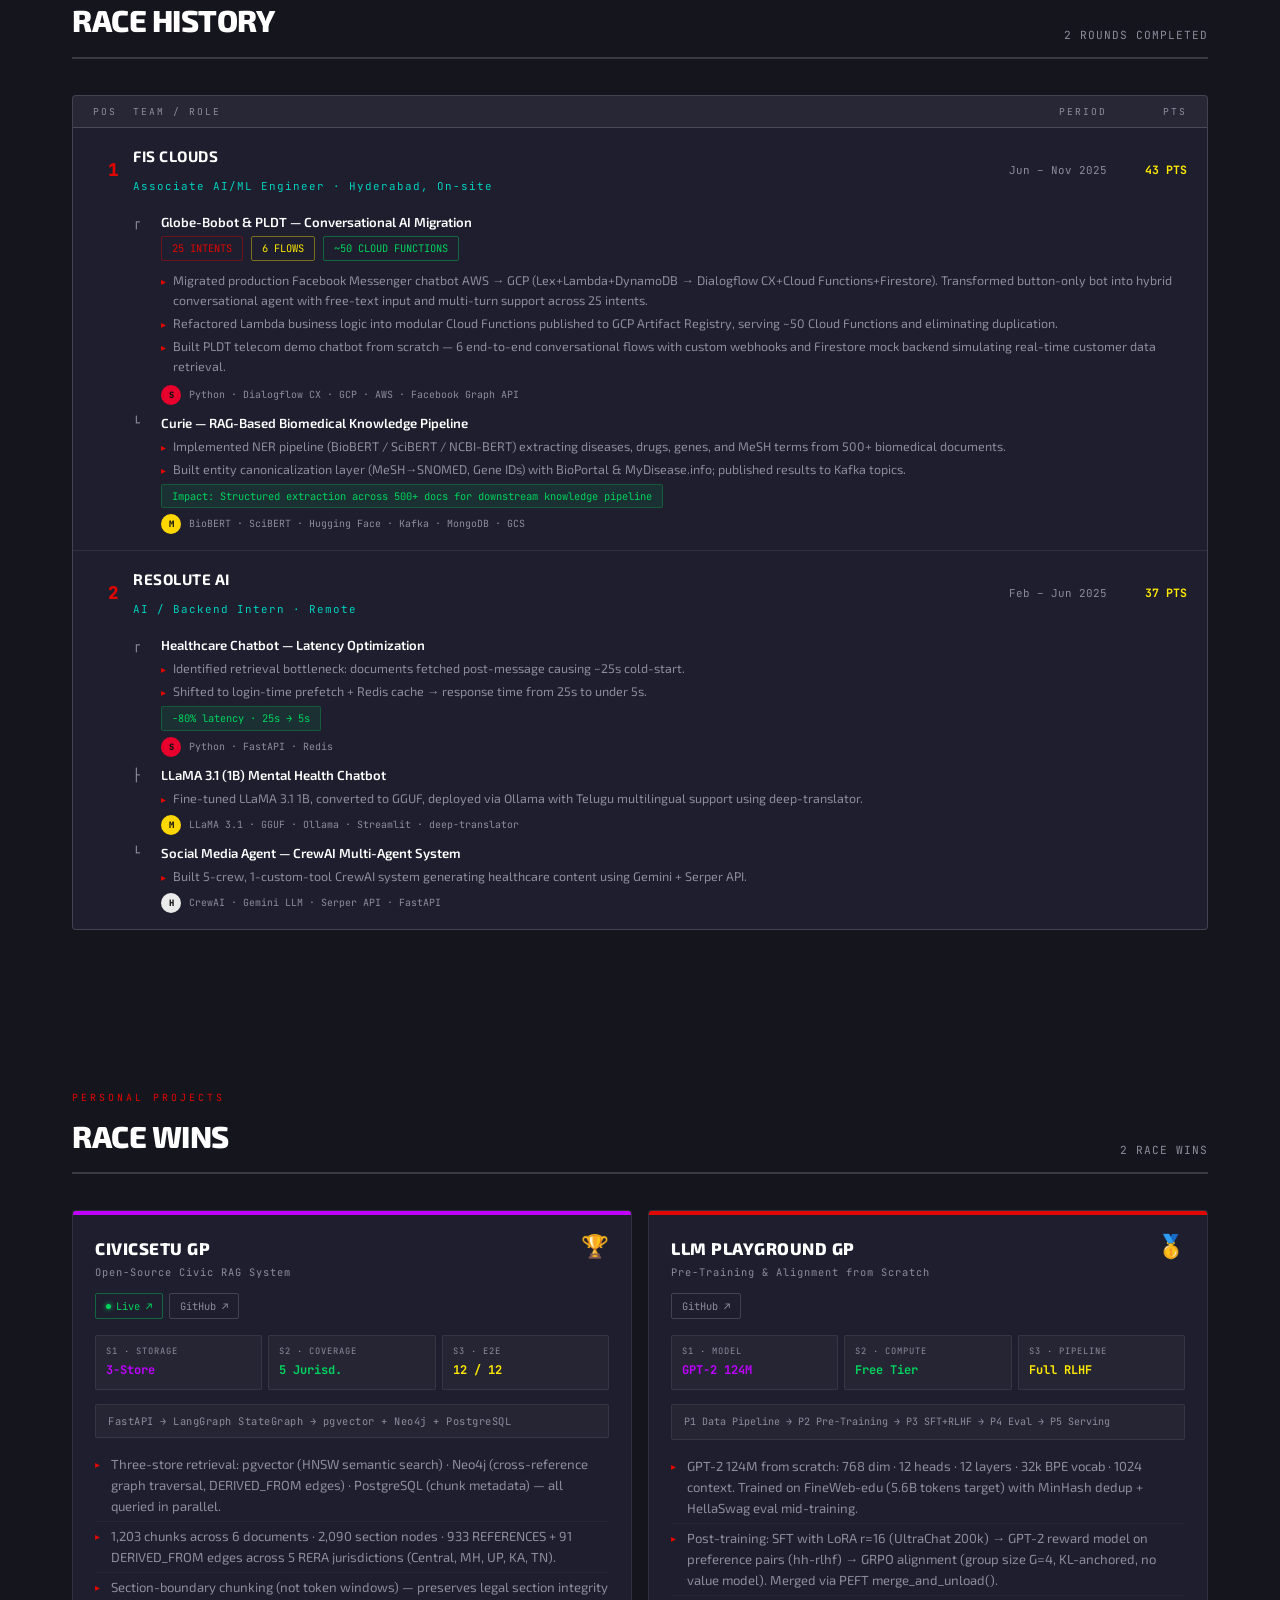
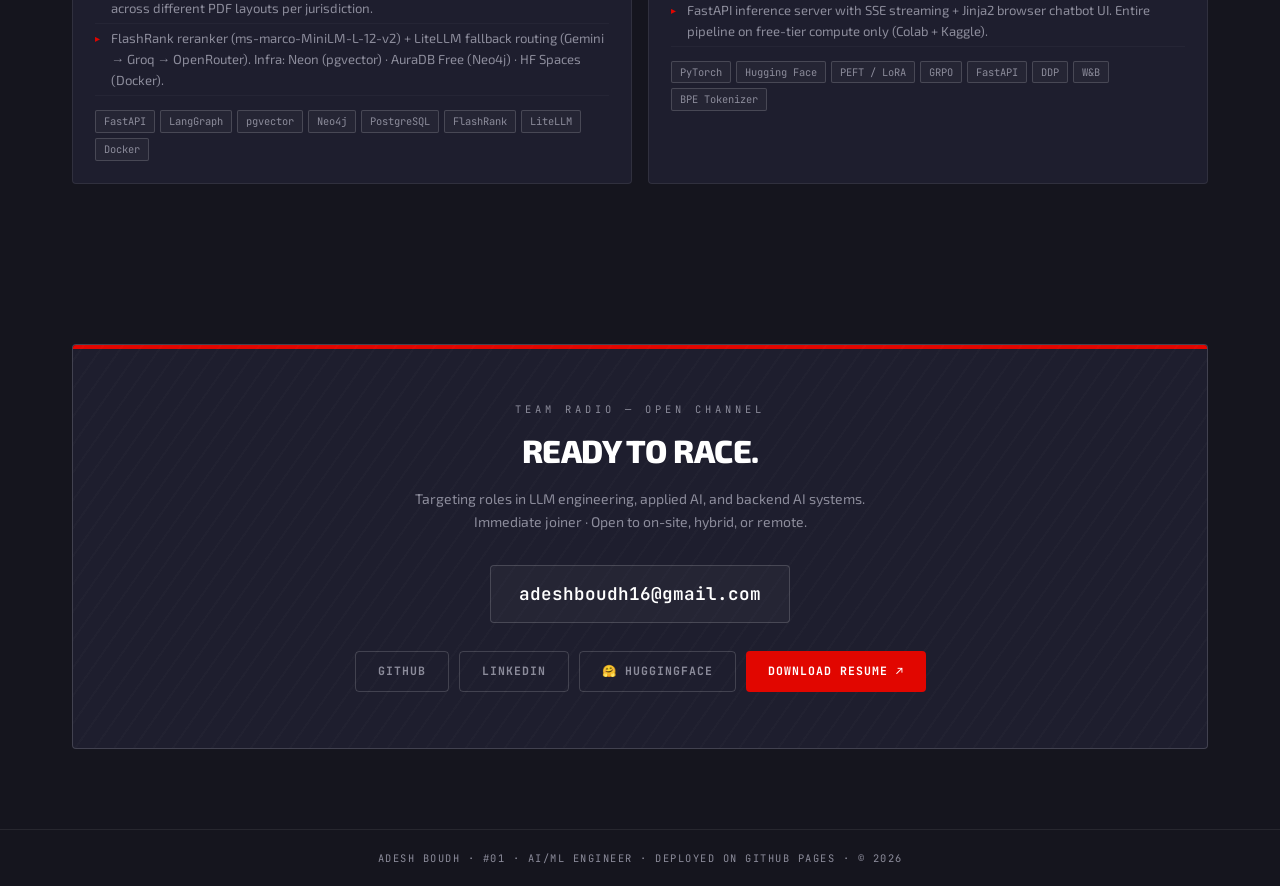
==== commit 54adfeee: "Add manga/One Piece themed portfolio with theme toggle - anime.html: full manga portfolio (sections," ====
--- a/index.html
+++ b/index.html
@@ -31,7 +31,10 @@
     <li><a href="#wins">Wins</a></li>
     <li><a href="#radio">Radio</a></li>
   </ul>
-  <a href="adesh_boudh.pdf" class="nav-cta" target="_blank" rel="noopener">Resume ↗</a>
+  <div style="display:flex;gap:10px;align-items:center">
+    <a href="anime.html" style="font-family:monospace;font-size:12px;letter-spacing:1px;color:#888;padding:5px 12px;border:1px solid #444;text-decoration:none;transition:color 0.2s,border-color 0.2s" onmouseover="this.style.color='#fff';this.style.borderColor='#888'" onmouseout="this.style.color='#888';this.style.borderColor='#444'">⚔ MANGA MODE</a>
+    <a href="adesh_boudh.pdf" class="nav-cta" target="_blank" rel="noopener">Resume ↗</a>
+  </div>
 </nav>
 
 <!-- ══════════ HERO ══════════ -->
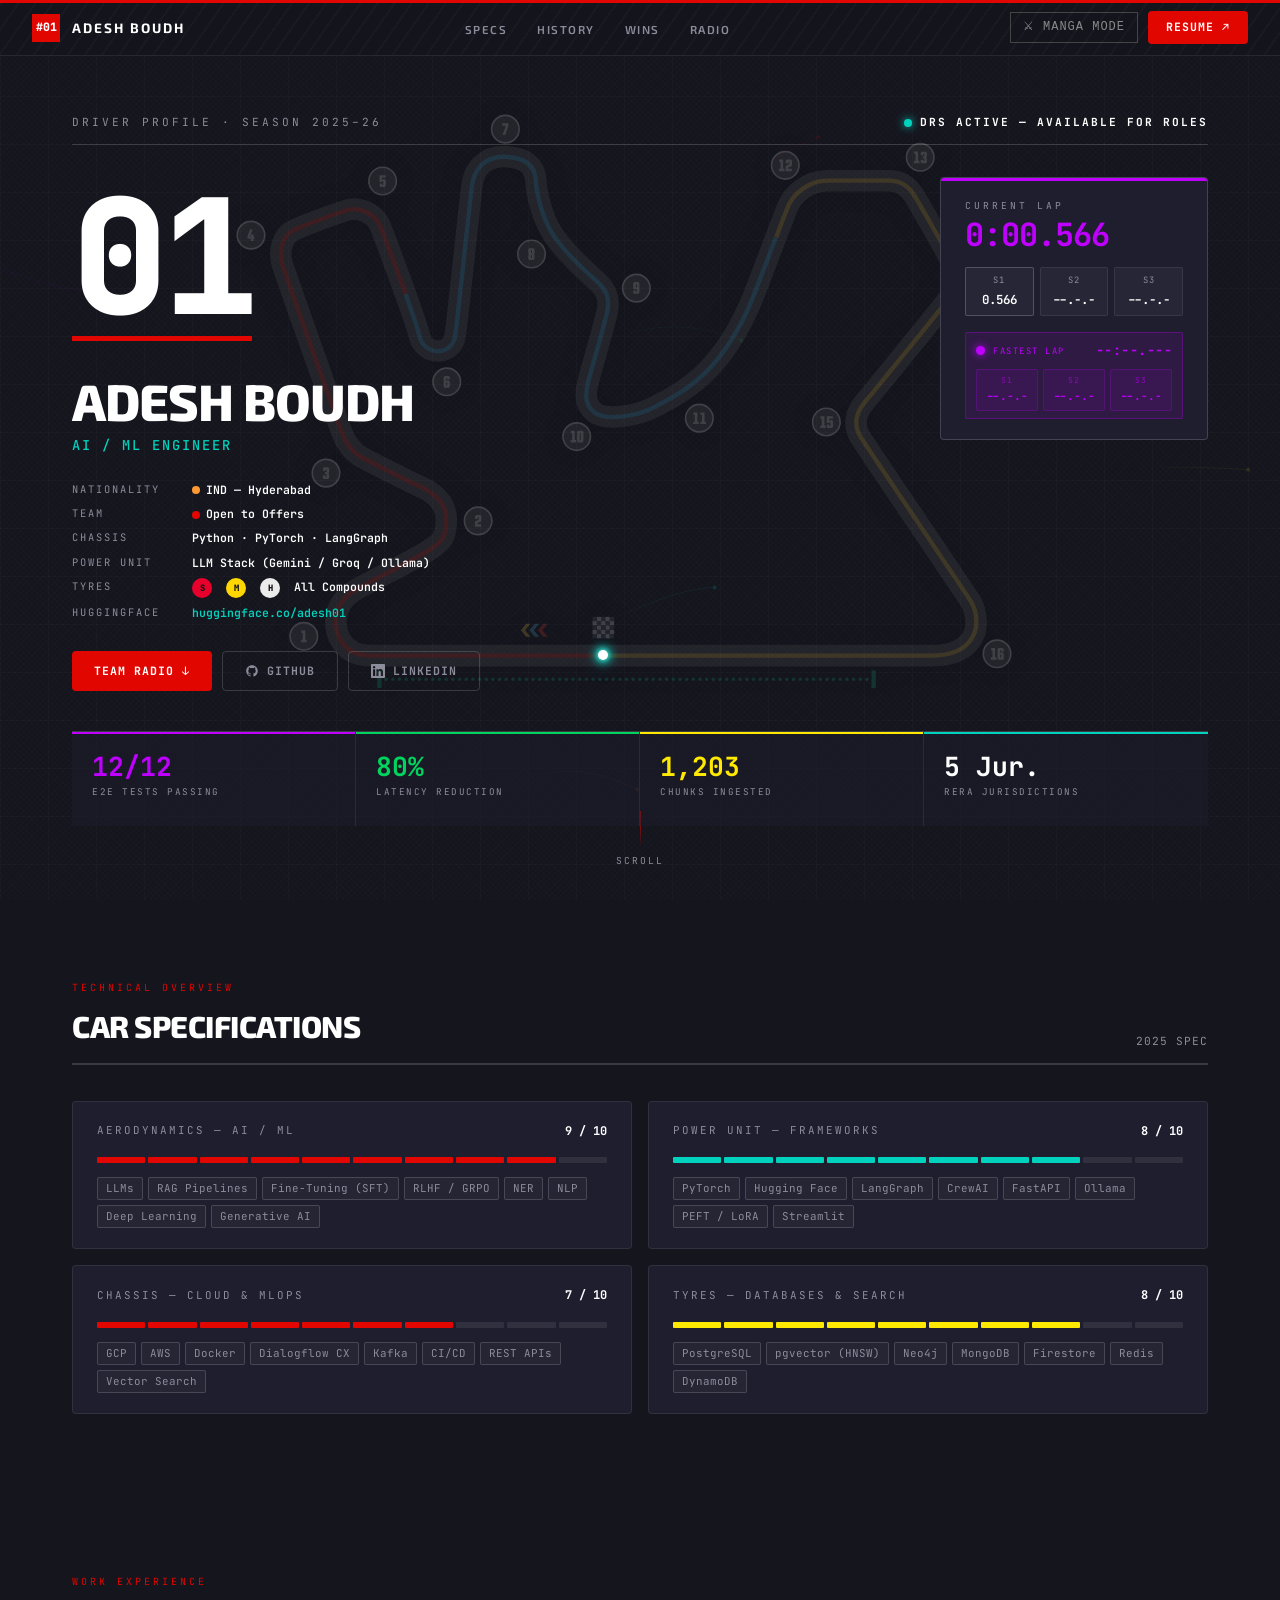
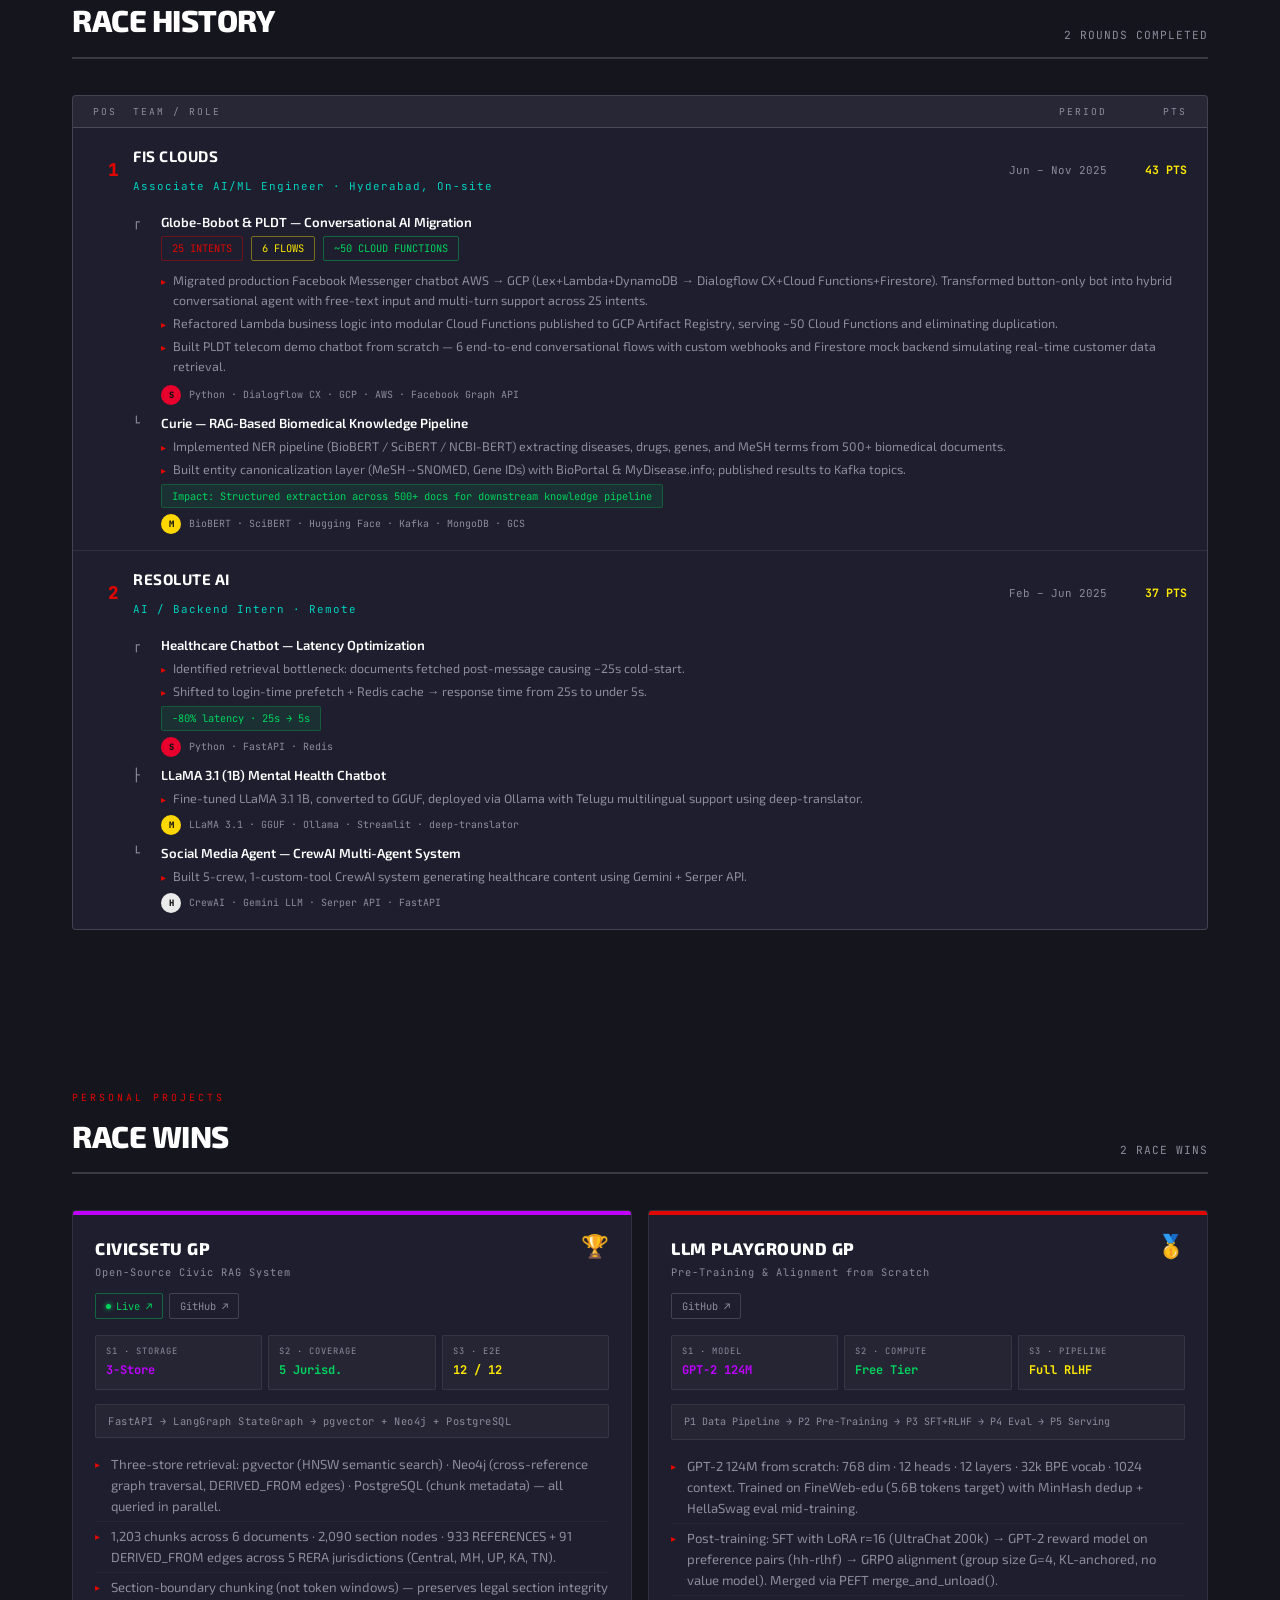
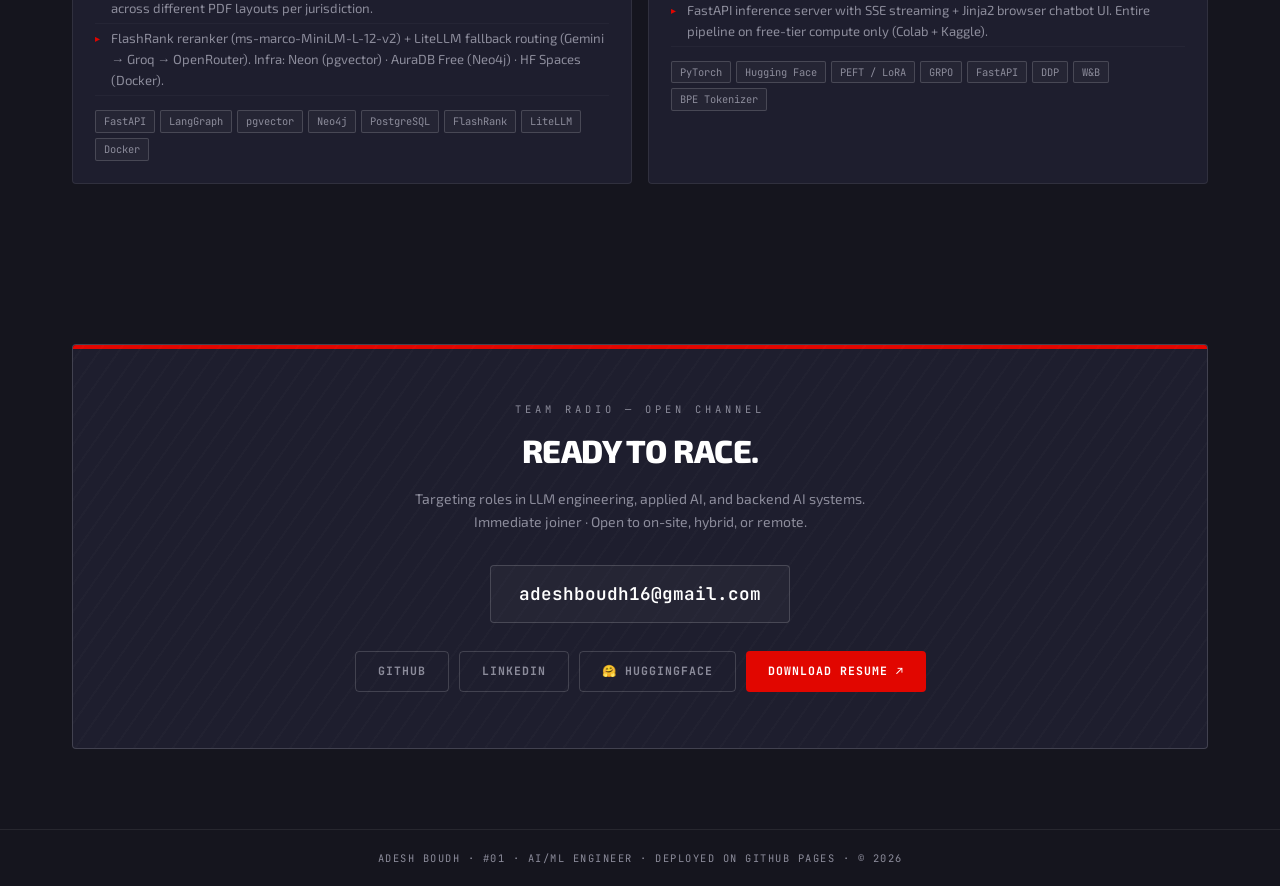
==== commit 960f8f6b: "mask position changed" ====
--- a/index.html
+++ b/index.html
@@ -5,6 +5,7 @@
   <meta name="viewport" content="width=device-width, initial-scale=1.0" />
   <meta name="description" content="Adesh Boudh — AI/ML Engineer. RAG pipelines, LLM systems, scalable AI backends." />
   <title>ADESH BOUDH · #01 · AI/ML ENGINEER</title>
+  <link rel="icon" type="image/x-icon" href="assets/f1-logo.png">
   <link rel="stylesheet" href="style.css" />
 </head>
 <body>
